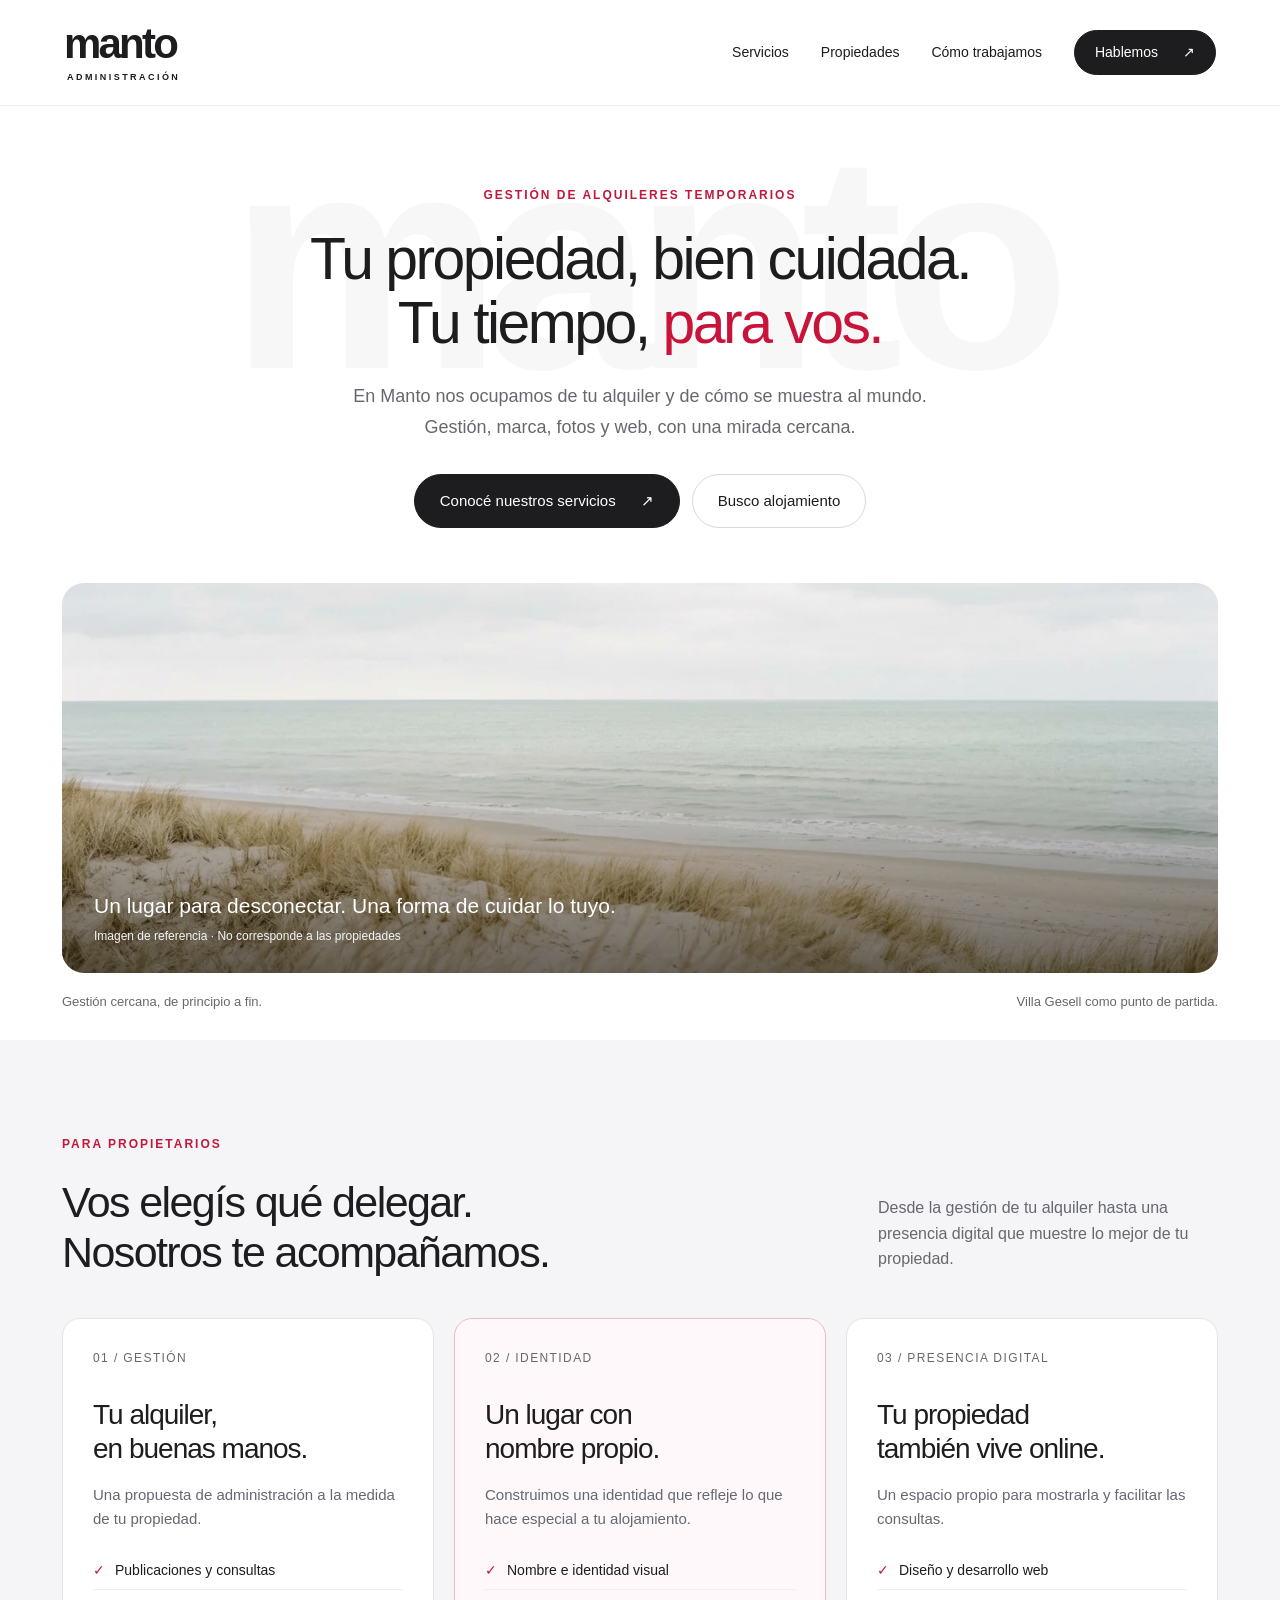
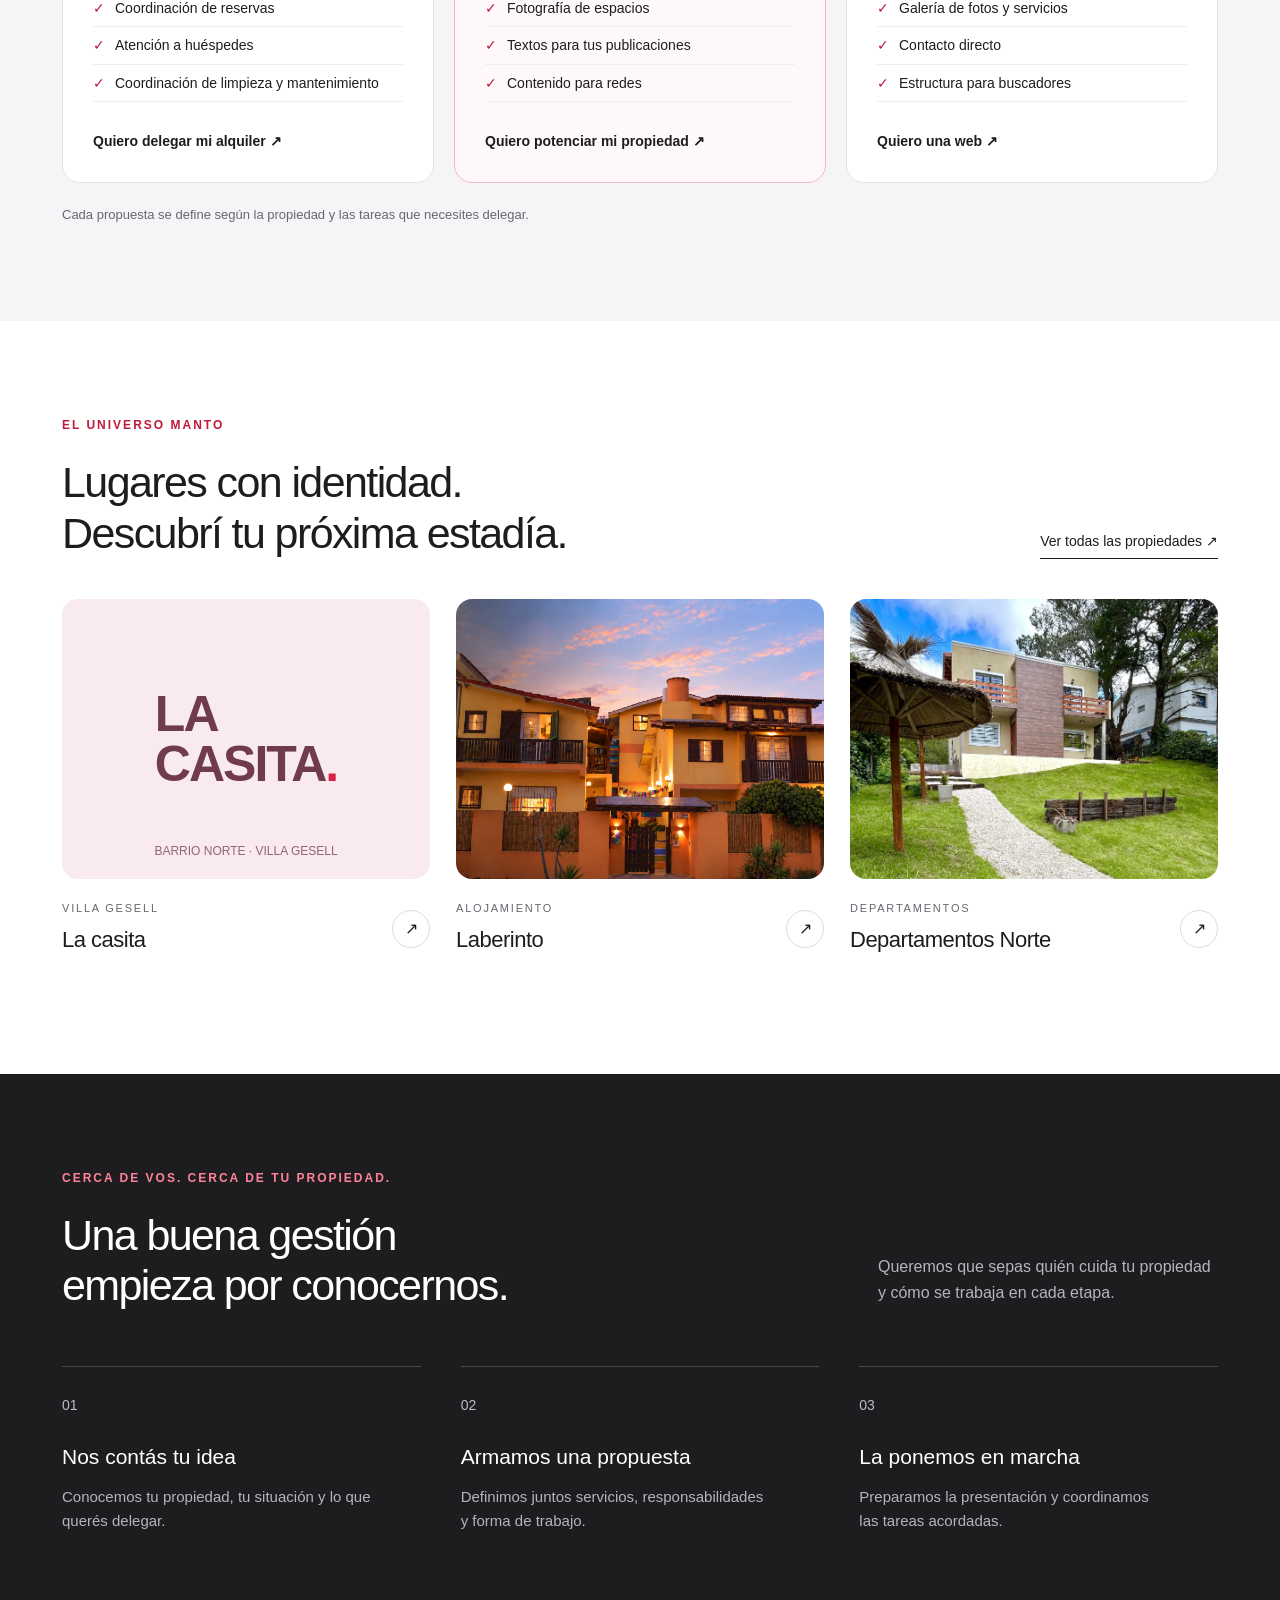
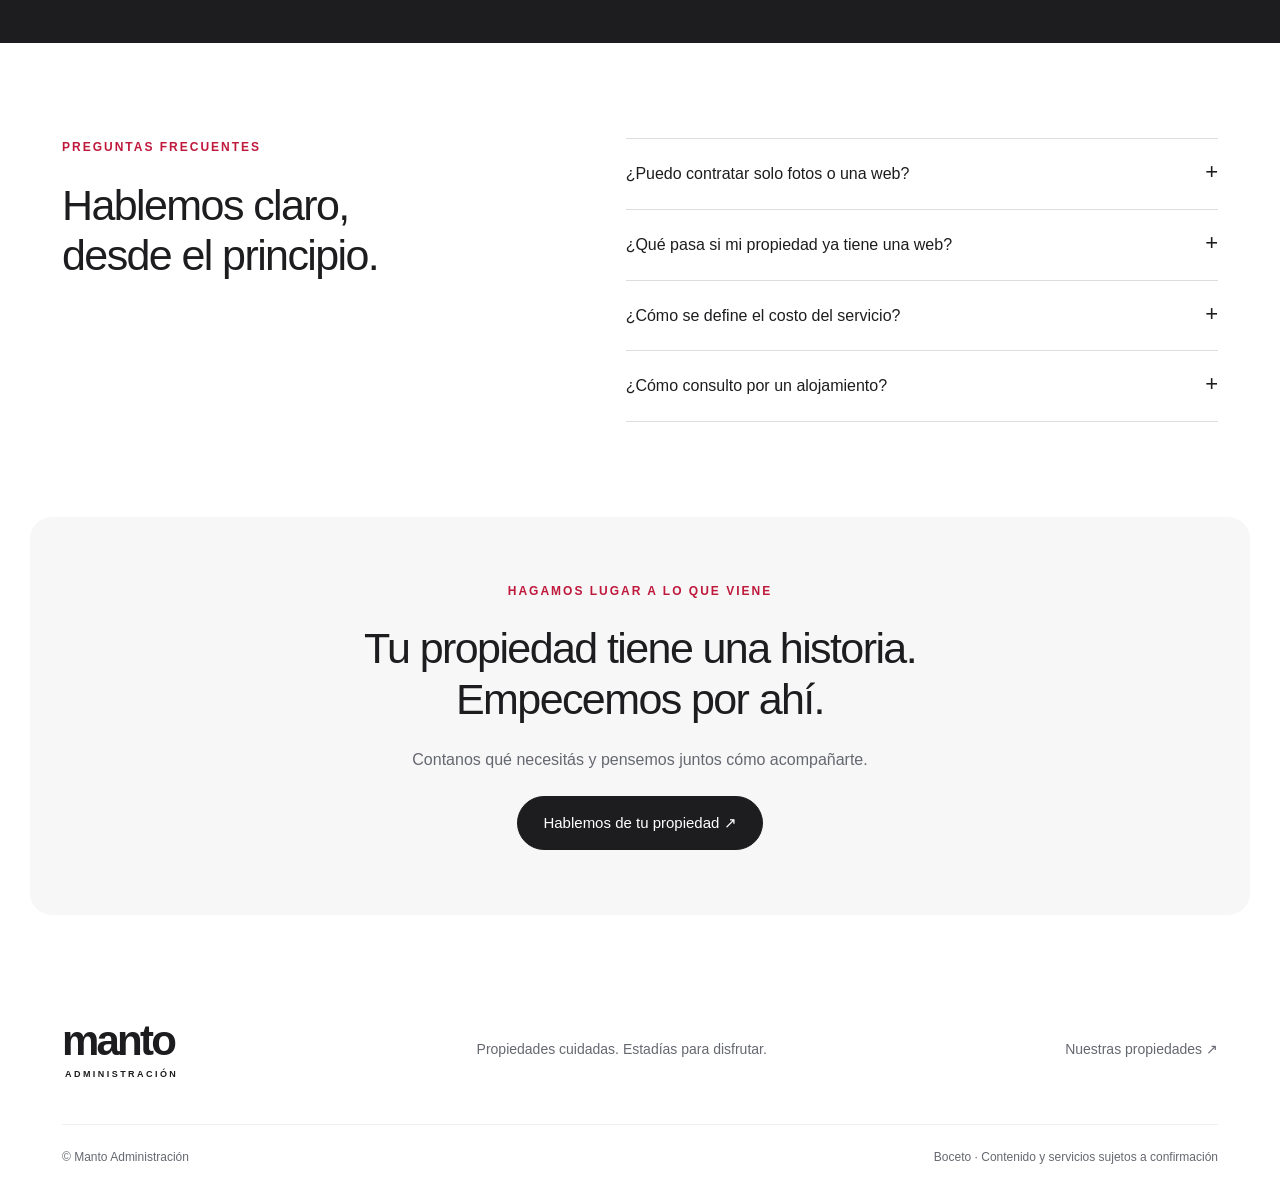
==== index.html @ 411c2c75 "Actualizar sitio: optimización de imágenes webp y galería de fotos" ====
<!doctype html><html lang="es-AR"><head><meta charset="utf-8"><meta name="viewport" content="width=device-width,initial-scale=1"><meta name="robots" content="noindex,nofollow"><meta name="description" content="Manto: administración de alquileres temporarios, identidad, fotografía y desarrollo web. Conocé nuestras propiedades y servicios."><title>Manto · Administración de alquileres</title><link rel="icon" href="data:image/svg+xml,%3Csvg xmlns='http://www.w3.org/2000/svg' viewBox='0 0 64 64'%3E%3Crect width='64' height='64' rx='16' fill='%23ff385c'/%3E%3Cpath d='M13 46V19l19 18 19-18v27' fill='none' stroke='white' stroke-width='7'/%3E%3C/svg%3E"><link rel="stylesheet" href="styles.css"><script src="app.js" defer></script></head><body><a class="skip" href="#contenido">Saltar al contenido</a><header><a class="brand" href="index.html" aria-label="Manto, inicio">manto<span>ADMINISTRACIÓN</span></a><button class="menu" aria-label="Abrir menú" aria-expanded="false" aria-controls="nav">☰</button><nav id="nav" aria-label="Navegación principal"><a href="index.html#servicios">Servicios</a><a href="propiedades.html">Propiedades</a><a href="index.html#nosotros">Cómo trabajamos</a><a class="button small" href="index.html#contacto">Hablemos <span aria-hidden="true">↗</span></a></nav></header><main id="contenido"><section class="hero wrap"><div class="ghost" aria-hidden="true">manto</div><div class="hero-copy"><p class="eyebrow">GESTIÓN DE ALQUILERES TEMPORARIOS</p><h1>Tu propiedad, bien cuidada.<br>Tu tiempo, <em>para vos.</em></h1><p class="lead">En Manto nos ocupamos de tu alquiler y de cómo se muestra al mundo. Gestión, marca, fotos y web, con una mirada cercana.</p><div class="actions"><a class="button" href="#servicios">Conocé nuestros servicios <span aria-hidden="true">↗</span></a><a class="button outline" href="propiedades.html">Busco alojamiento</a></div></div><figure class="hero-photo"><img src="assets/portada.webp" alt="Médanos con pasto y mar al fondo, imagen de referencia para el boceto" width="1500" height="720"><figcaption>Un lugar para desconectar. Una forma de cuidar lo tuyo.<small>Imagen de referencia · No corresponde a las propiedades</small></figcaption></figure><div class="caption-row"><span>Gestión cercana, de principio a fin.</span><span>Villa Gesell como punto de partida.</span></div></section><section class="section pale" id="servicios"><div class="wrap"><div class="section-heading"><div><p class="eyebrow">PARA PROPIETARIOS</p><h2>Vos elegís qué delegar.<br>Nosotros te acompañamos.</h2></div><p>Desde la gestión de tu alquiler hasta una presencia digital que muestre lo mejor de tu propiedad.</p></div><div class="services"><article class="service"><span class="index">01 / GESTIÓN</span><h3>Tu alquiler,<br>en buenas manos.</h3><p>Una propuesta de administración a la medida de tu propiedad.</p><ul><li>Publicaciones y consultas</li><li>Coordinación de reservas</li><li>Atención a huéspedes</li><li>Coordinación de limpieza y mantenimiento</li></ul><a href="#contacto">Quiero delegar mi alquiler ↗</a></article><article class="service featured"><span class="index">02 / IDENTIDAD</span><h3>Un lugar con<br>nombre propio.</h3><p>Construimos una identidad que refleje lo que hace especial a tu alojamiento.</p><ul><li>Nombre e identidad visual</li><li>Fotografía de espacios</li><li>Textos para tus publicaciones</li><li>Contenido para redes</li></ul><a href="#contacto">Quiero potenciar mi propiedad ↗</a></article><article class="service"><span class="index">03 / PRESENCIA DIGITAL</span><h3>Tu propiedad<br>también vive online.</h3><p>Un espacio propio para mostrarla y facilitar las consultas.</p><ul><li>Diseño y desarrollo web</li><li>Galería de fotos y servicios</li><li>Contacto directo</li><li>Estructura para buscadores</li></ul><a href="#contacto">Quiero una web ↗</a></article></div><p class="note">Cada propuesta se define según la propiedad y las tareas que necesites delegar.</p></div></section><section class="section wrap" id="propiedades"><div class="section-heading"><div><p class="eyebrow">EL UNIVERSO MANTO</p><h2>Lugares con identidad.<br>Descubrí tu próxima estadía.</h2></div><a class="text-link" href="propiedades.html">Ver todas las propiedades ↗</a></div><div class="property-grid"><a class="property" href="la-casita.html"><div class="property-art pink"><span>LA<br>CASITA<span class="art-dot">.</span></span><small>BARRIO NORTE · VILLA GESELL</small></div><div class="property-meta"><div><p>VILLA GESELL</p><h3>La casita</h3></div><span class="round" aria-hidden="true">↗</span></div></a><a class="property" href="propiedades.html#laberinto"><div class="property-art property-photo"><img src="assets/laberinto.webp" alt="Fachada de Laberinto al atardecer" loading="lazy" width="900" height="600"></div><div class="property-meta"><div><p>ALOJAMIENTO</p><h3>Laberinto</h3></div><span class="round" aria-hidden="true">↗</span></div></a><a class="property" href="propiedades.html#norte"><div class="property-art property-photo"><img src="assets/norte.webp" alt="Frente de Departamentos Norte" loading="lazy" width="900" height="600"></div><div class="property-meta"><div><p>DEPARTAMENTOS</p><h3>Departamentos Norte</h3></div><span class="round" aria-hidden="true">↗</span></div></a></div></section><section class="process section" id="nosotros"><div class="wrap"><p class="eyebrow">CERCA DE VOS. CERCA DE TU PROPIEDAD.</p><div class="section-heading"><h2>Una buena gestión<br>empieza por conocernos.</h2><p>Queremos que sepas quién cuida tu propiedad y cómo se trabaja en cada etapa.</p></div><div class="steps"><article><span>01</span><h3>Nos contás tu idea</h3><p>Conocemos tu propiedad, tu situación y lo que querés delegar.</p></article><article><span>02</span><h3>Armamos una propuesta</h3><p>Definimos juntos servicios, responsabilidades y forma de trabajo.</p></article><article><span>03</span><h3>La ponemos en marcha</h3><p>Preparamos la presentación y coordinamos las tareas acordadas.</p></article></div></div></section><section class="section wrap faq"><div><p class="eyebrow">PREGUNTAS FRECUENTES</p><h2>Hablemos claro,<br>desde el principio.</h2></div><div><details><summary>¿Puedo contratar solo fotos o una web?</summary><p>Sí. La propuesta permite contratar gestión, identidad, fotografía o web según lo que necesite tu propiedad.</p></details><details><summary>¿Qué pasa si mi propiedad ya tiene una web?</summary><p>Podemos presentarla en el catálogo de Manto y enlazar su sitio actual, como hacemos con Laberinto y Departamentos Norte.</p></details><details><summary>¿Cómo se define el costo del servicio?</summary><p>A partir de las tareas acordadas y las características de la propiedad. El alcance y el presupuesto se definen antes de comenzar.</p></details><details><summary>¿Cómo consulto por un alojamiento?</summary><p>Entrá a Propiedades y elegí tu alojamiento. Podés consultar por La casita desde su Instagram y por Laberinto o Departamentos Norte a través de sus sitios web.</p></details></div></section><section class="contact wrap" id="contacto"><p class="eyebrow">HAGAMOS LUGAR A LO QUE VIENE</p><h2>Tu propiedad tiene una historia.<br>Empecemos por ahí.</h2><p>Contanos qué necesitás y pensemos juntos cómo acompañarte.</p><button class="button" data-contact>Hablemos de tu propiedad ↗</button><p class="contact-note" role="status" hidden>El contacto de Manto se incorporará en la próxima versión del sitio.</p></section></main><footer class="wrap"><a class="brand" href="index.html">manto<span>ADMINISTRACIÓN</span></a><p>Propiedades cuidadas. Estadías para disfrutar.</p><a href="propiedades.html">Nuestras propiedades ↗</a><div class="footerline"><span>© Manto Administración</span><span>Boceto · Contenido y servicios sujetos a confirmación</span></div></footer></body></html>
---- styles.css ----
*{box-sizing:border-box}html{scroll-behavior:smooth;scroll-padding-top:100px}body{margin:0;background:#fff;color:#1d1d1f;font-family:-apple-system,BlinkMacSystemFont,"Helvetica Neue",Arial,sans-serif;font-size:16px;line-height:1.6}a{color:inherit;text-decoration:none}button{font:inherit;cursor:pointer}button,a,summary{-webkit-tap-highlight-color:transparent}a:focus-visible,button:focus-visible,summary:focus-visible{outline:3px solid #c8143a;outline-offset:5px}.wrap{max-width:1220px;margin:auto;padding-left:32px;padding-right:32px}header{height:106px;max-width:1284px;padding:0 64px;margin:auto;display:flex;align-items:center;justify-content:space-between;border-bottom:1px solid #eee}.brand{font-size:42px;font-weight:750;letter-spacing:-2.8px;line-height:1;display:inline-block}.brand span{display:block;font-size:9px;letter-spacing:2.45px;margin:8px 0 0 3px;font-weight:600}nav{display:flex;align-items:center;gap:32px;font-size:14px}nav>a:not(.button):hover{color:#c8143a}.button{display:inline-flex;align-items:center;justify-content:center;gap:25px;background:#1d1d1f;color:white;border:1px solid #1d1d1f;padding:14px 25px;border-radius:50px;font-size:15px;font-weight:500;transition:background .2s,transform .2s}.button:hover{background:#37373b;transform:translateY(-2px)}.button.small{padding:10px 20px;font-size:14px}.button.outline{background:#fff;border-color:#d9d9dc;color:#1d1d1f}.button.outline:hover{background:#f5f5f7}.menu{display:none}.hero{padding-top:80px;position:relative}.ghost{position:absolute;top:2px;left:0;right:0;text-align:center;font-size:clamp(180px,24vw,350px);line-height:1;font-weight:800;color:#f7f7f8;letter-spacing:-20px;z-index:-1;overflow:hidden}.hero-copy{max-width:860px;text-align:center;margin:auto}.eyebrow{font-size:12px;letter-spacing:2px;font-weight:650;color:#bf193c;margin:0 0 22px}h1,h2,h3,p{margin-top:0}h1{font-size:clamp(40px,4.6vw,65px);line-height:1.09;letter-spacing:-2.5px;font-weight:500;margin-bottom:25px}em{font-style:normal;color:#c8143a}.lead{font-size:18px;line-height:1.75;color:#65686f;max-width:620px;margin:0 auto 30px}.actions{display:flex;justify-content:center;gap:12px;flex-wrap:wrap}.hero-photo{margin:55px 0 0;height:390px;border-radius:22px;overflow:hidden;position:relative;background:#ddd}.hero-photo img{display:block;width:100%;height:100%;object-fit:cover}.hero-photo:after{content:"";position:absolute;inset:40% 0 0;background:linear-gradient(transparent,#0008)}figcaption{position:absolute;bottom:28px;left:32px;color:white;z-index:1;font-size:21px;max-width:80%;line-height:1.4}figcaption small{display:block;font-size:12px;margin-top:7px;color:#f4f4f4}.caption-row{display:flex;justify-content:space-between;gap:12px;font-size:13px;color:#65686f;padding:19px 0 28px}.section{padding-top:95px;padding-bottom:95px}.pale{background:#f5f5f7}.section-heading{display:flex;justify-content:space-between;align-items:end;gap:45px;margin-bottom:40px}.section-heading>p{max-width:340px;color:#65686f;margin-bottom:6px}h2{font-size:clamp(30px,3.4vw,43px);font-weight:500;letter-spacing:-1.6px;line-height:1.18;margin-bottom:0}.services{display:grid;grid-template-columns:repeat(3,1fr);gap:20px}.service{padding:30px;background:#fff;border:1px solid #e4e4e7;border-radius:18px;display:flex;flex-direction:column}.index{font-size:12px;letter-spacing:1.4px;color:#65686f}.service h3{font-size:28px;line-height:1.2;letter-spacing:-1px;font-weight:500;margin:30px 0 18px}.service p{color:#65686f;font-size:15px}.service ul{padding:0;list-style:none;font-size:14px;line-height:1.6;margin:6px 0 28px}.service li{padding:7px 0;border-bottom:1px solid #eee}.service li:before{content:"✓";margin-right:10px;color:#bf193c}.service a{margin-top:auto;font-size:14px;font-weight:600}.featured{border-color:#eeb9c4;background:#fff8fa}.note{font-size:13px;color:#65686f;margin:22px 0 0}.text-link{font-size:14px;border-bottom:1px solid;padding-bottom:5px;white-space:nowrap}.property-grid{display:grid;grid-template-columns:repeat(3,1fr);gap:26px}.property-art{height:280px;border-radius:16px;display:flex;align-items:center;justify-content:center;position:relative;overflow:hidden}.property-art>span{font-size:50px;line-height:1;font-weight:650;letter-spacing:-2px}.property-art small{position:absolute;bottom:18px;font-size:12px;font-weight:400;letter-spacing:0;opacity:.75}.pink{background:#f8eaed;color:#703b4c}.gray{background:#ededed;color:#4c4c50}.dark{background:#272d35;color:#f7f7f7}.art-dot{color:#d92148}.property-art .serif{font-family:Georgia,serif;font-style:italic;font-weight:400;font-size:42px}.north-arrow{display:block;font-size:45px;text-align:right;margin-top:10px}.property-meta{display:flex;align-items:center;justify-content:space-between;padding:21px 0}.property-meta p{font-size:11px;letter-spacing:1.8px;color:#65686f;margin:0 0 5px}.property-meta h3{font-size:22px;font-weight:500;margin:0;letter-spacing:-.5px}.round{border:1px solid #ddd;border-radius:50%;width:38px;height:38px;text-align:center;line-height:36px}.property:hover .round{background:#1d1d1f;color:#fff}.process{background:#1d1d1f;color:#fff}.process .eyebrow{color:#ff8299}.process .section-heading>p{color:#b5b5bb}.steps{display:grid;grid-template-columns:repeat(3,1fr);gap:40px;margin-top:55px}.steps article{border-top:1px solid #ffffff30;padding-top:25px}.steps span{color:#bcbcc3;font-size:14px}.steps h3{font-size:21px;font-weight:500;margin:22px 0 12px}.steps p{color:#b5b5bb;font-size:15px;max-width:310px}.faq{display:grid;grid-template-columns:1fr 1.2fr;gap:70px}details{border-bottom:1px solid #ddd;padding:22px 0}details:first-child{border-top:1px solid #ddd}summary{cursor:pointer;font-size:16px;font-weight:500;list-style:none;display:flex;justify-content:space-between;gap:20px}summary:after{content:"+";font-size:22px;line-height:1}details[open] summary:after{content:"−"}details p{color:#65686f;font-size:15px;margin:17px 25px 0 0}.contact{background:#f7f7f8;text-align:center;border-radius:22px;padding-top:65px;padding-bottom:65px;margin-bottom:80px}.contact>p:not(.eyebrow){color:#65686f;margin:23px 0}.contact-note{font-size:14px}footer{display:flex;align-items:center;justify-content:space-between;gap:30px;flex-wrap:wrap;padding-top:25px;padding-bottom:30px}footer>p,footer>a:not(.brand){font-size:14px;color:#65686f;margin:0}.footerline{width:100%;border-top:1px solid #eee;margin-top:15px;padding-top:23px;display:flex;justify-content:space-between;gap:20px;font-size:12px;color:#65686f}.skip{position:fixed;top:-80px;background:#fff;padding:12px;z-index:10}.skip:focus{top:0}.subhero{padding:65px 0 45px}.subhero h1{max-width:850px}.breadcrumb{font-size:14px;color:#65686f;margin-bottom:35px}.catalog{padding-bottom:60px}.listing{display:grid;grid-template-columns:1fr 1.1fr;gap:65px;align-items:center;padding:45px 0;border-top:1px solid #e3e3e6}.listing .property-art{height:320px}.listing h2{margin-bottom:18px}.listing p{color:#65686f;max-width:470px}.listing .eyebrow{color:#bf193c}.status{font-size:14px;padding:14px 18px;border-radius:8px;background:#f5f5f7}.detail-grid{display:grid;grid-template-columns:1.5fr 1fr;gap:55px;padding:45px 0 75px}.detail-grid h2{font-size:30px;margin-bottom:20px}.detail-grid p{color:#65686f}.detail-grid aside{background:#f5f5f7;border-radius:16px;padding:30px}.facts{display:grid;grid-template-columns:1fr 1fr;gap:18px;margin-top:30px}.facts p{font-size:14px;border-top:1px solid #ddd;padding-top:12px}.facts strong{display:block;color:#1d1d1f}.detail-art{height:380px}.detail-art>span{font-size:90px}.back{font-size:14px;text-decoration:underline}@media(min-width:1500px){.hero{padding-top:100px}}@media(max-width:800px){header{padding:0 24px;height:90px}.wrap{padding-left:24px;padding-right:24px}nav{gap:18px;font-size:13px}.brand{font-size:35px}nav>a:nth-child(3){display:none}.hero{padding-top:65px}.ghost{top:35px;letter-spacing:-12px}h1{letter-spacing:-1.8px}.hero-photo{height:310px}.section{padding-top:65px;padding-bottom:65px}.section-heading{align-items:start;flex-direction:column;gap:22px}.section-heading>p{max-width:550px}.services{gap:12px}.service{padding:21px}.service h3{font-size:23px}.property-grid{gap:15px}.property-art{height:225px}.property-art>span{font-size:37px}.property-art .serif{font-size:30px}.property-meta h3{font-size:18px}.faq{gap:35px}.contact{margin-left:24px;margin-right:24px}.listing{gap:35px}}@media(max-width:600px){.menu{display:block;border:0;background:none;font-size:24px;padding:8px}header{position:relative}nav{display:none;position:absolute;top:89px;left:0;right:0;padding:25px;background:white;z-index:5;border-bottom:1px solid #ddd;box-shadow:0 15px 20px #0001}nav.open{display:flex;flex-direction:column;align-items:stretch}nav>a:nth-child(3){display:block}.hero{padding-top:50px}.eyebrow{font-size:11px;letter-spacing:1.6px}h1{font-size:39px}.lead{font-size:16px}.actions{flex-direction:column;align-items:stretch;padding:0 12px}.hero-photo{margin-top:35px;height:290px;border-radius:15px}figcaption{font-size:18px;left:20px;bottom:20px;max-width:85%}figcaption small{font-size:12px}.caption-row{flex-direction:column;gap:4px}.services,.property-grid,.steps,.faq,.listing,.detail-grid{grid-template-columns:1fr}.service{padding:28px}.service h3{font-size:29px}.property-art{height:290px}.property-art>span{font-size:58px}.property-art .serif{font-size:48px}.property-meta h3{font-size:23px}.property-grid{gap:25px}.steps{gap:20px;margin-top:35px}.steps p{max-width:100%}.faq{gap:35px}.contact{padding-top:45px;padding-bottom:45px;margin-bottom:45px}.contact h2{font-size:30px}footer{align-items:start;flex-direction:column;gap:24px}.footerline{flex-direction:column;gap:5px;margin-top:0}.subhero{padding-top:40px}.listing{gap:25px}.listing .property-art{height:270px}.detail-grid{gap:20px}.detail-art{height:280px}.facts{gap:12px}}@media(prefers-reduced-motion:reduce){html{scroll-behavior:auto}*{transition:none!important}}
/* La casita · temporada 2027 */
.property-photo img{width:100%;height:100%;object-fit:cover;display:block}.casita-heading{display:grid;grid-template-columns:1.5fr 1fr;align-items:center;gap:55px}.casita-heading h1{font-size:clamp(35px,4vw,54px)}.casita-heading .lead{margin-left:0;font-size:17px}.casita-mark{height:270px}.casita-mark>span{font-size:clamp(32px,3.4vw,50px);white-space:nowrap}.casita-mark small{letter-spacing:1.2px}.tags{display:flex;gap:9px;flex-wrap:wrap;margin:23px 0}.tags span{font-size:13px;padding:6px 13px;border:1px solid #dedee2;border-radius:50px}.gallery-heading{display:flex;align-items:center;justify-content:space-between;gap:20px;margin:25px 0}.gallery-heading h2{font-size:28px}.gallery-heading>span{font-size:13px;color:#65686f}.photo-gallery{display:grid;grid-template-columns:repeat(4,1fr);gap:12px}.gallery-item{display:block;position:relative;overflow:hidden;border-radius:12px;aspect-ratio:3/2;background:#eee}.gallery-item:first-child{grid-column:span 2;grid-row:span 2;aspect-ratio:auto}.gallery-item img{width:100%;height:100%;object-fit:cover;display:block;transition:transform .3s}.gallery-item:hover img{transform:scale(1.035)}.gallery-item span{position:absolute;inset:auto 0 0;color:#fff;background:linear-gradient(transparent,#000b);padding:25px 15px 12px;font-size:12px;line-height:1.4}.gallery-all-btn{background:none;border:0;padding:0;color:#c8143a;font-size:13px;font-weight:600;cursor:pointer;text-decoration:underline;text-underline-offset:3px;transition:opacity .2s}.gallery-all-btn:hover{opacity:.7}.gallery-view-all{text-align:center;margin-top:22px}.casita-details{align-items:start;padding-top:60px}.detail-section{padding-bottom:35px;margin-bottom:35px;border-bottom:1px solid #e3e3e6}.detail-section:last-child{margin-bottom:0}.amenities{display:grid;grid-template-columns:1fr 1fr;gap:17px;list-style:none;padding:0}.amenities li{font-size:15px}.amenities li:before{content:'✓';color:#bf193c;margin-right:10px}.stay-times{display:flex;gap:65px;margin:25px 0}.stay-times span{display:block;font-size:12px;color:#65686f;letter-spacing:1.5px}.stay-times strong{font-size:24px;font-weight:500}.conditions{padding-left:20px;color:#65686f;line-height:1.8}.conditions li{padding-bottom:6px}.linen{background:#fff5f7;border-radius:12px;padding:22px;margin-top:25px}.linen p{margin:8px 0 0;font-size:15px}.reservation{position:sticky;top:30px}.reservation .button{width:100%;gap:12px}.payment{padding:20px 0;margin:15px 0;border-top:1px solid #ddd;border-bottom:1px solid #ddd}.payment strong{font-size:24px;font-weight:500}.payment p{font-size:15px;margin:8px 0 0}.reservation .note{text-align:center}.reservation hr{border:0;border-top:1px solid #ddd;margin:28px 0}.host-label{font-size:14px!important}.host-label span{font-size:12px}.detail-bottom{height:55px}.listing .note{margin:0 0 20px}#photo-dialog{border:0;background:#171719;color:white;max-width:1200px;width:94vw;max-height:94dvh;padding:20px;border-radius:15px}#photo-dialog::backdrop{background:#000d}.lightbox-toolbar,.lightbox-controls{display:flex;align-items:center;justify-content:space-between;gap:18px}.lightbox-toolbar{margin-bottom:15px}.lightbox-toolbar button,.lightbox-controls button{background:#303034;border:1px solid #666;color:white;border-radius:50px;padding:9px 16px;font-size:14px;white-space:nowrap}#photo-large{display:block;max-height:70dvh;width:100%;object-fit:contain}.lightbox-controls{margin-top:15px}.lightbox-controls p{margin:0;text-align:center;font-size:14px;color:#ddd}body.gallery-open{overflow:hidden}@media(max-width:800px){.casita-heading{gap:25px;grid-template-columns:1.3fr 1fr}.casita-mark{height:240px}.casita-mark>span{font-size:32px}.photo-gallery{grid-template-columns:repeat(3,1fr)}.casita-details{grid-template-columns:1.4fr 1fr;gap:25px}.reservation{padding:24px!important}.reservation h2{font-size:26px}.reservation .button{font-size:13px;padding:12px}.amenities{grid-template-columns:1fr}}@media(max-width:600px){.casita-heading,.casita-details{grid-template-columns:1fr}.casita-heading h1{font-size:38px}.casita-mark{height:190px}.casita-mark>span{font-size:46px}.gallery-heading{align-items:start;flex-direction:column;gap:10px}.photo-gallery{grid-template-columns:1fr 1fr;gap:8px}.gallery-item:first-child{grid-column:span 2;grid-row:auto;aspect-ratio:3/2}.gallery-item span{font-size:12px;padding:20px 10px 8px}.reservation{position:static}.amenities{grid-template-columns:1fr 1fr}.lightbox-controls{flex-wrap:wrap;gap:10px}.lightbox-controls p{order:3;width:100%}#photo-dialog{padding:12px}.casita-details{padding-top:40px}.casita-mark small{font-size:11px}.tags{margin:20px 0}}
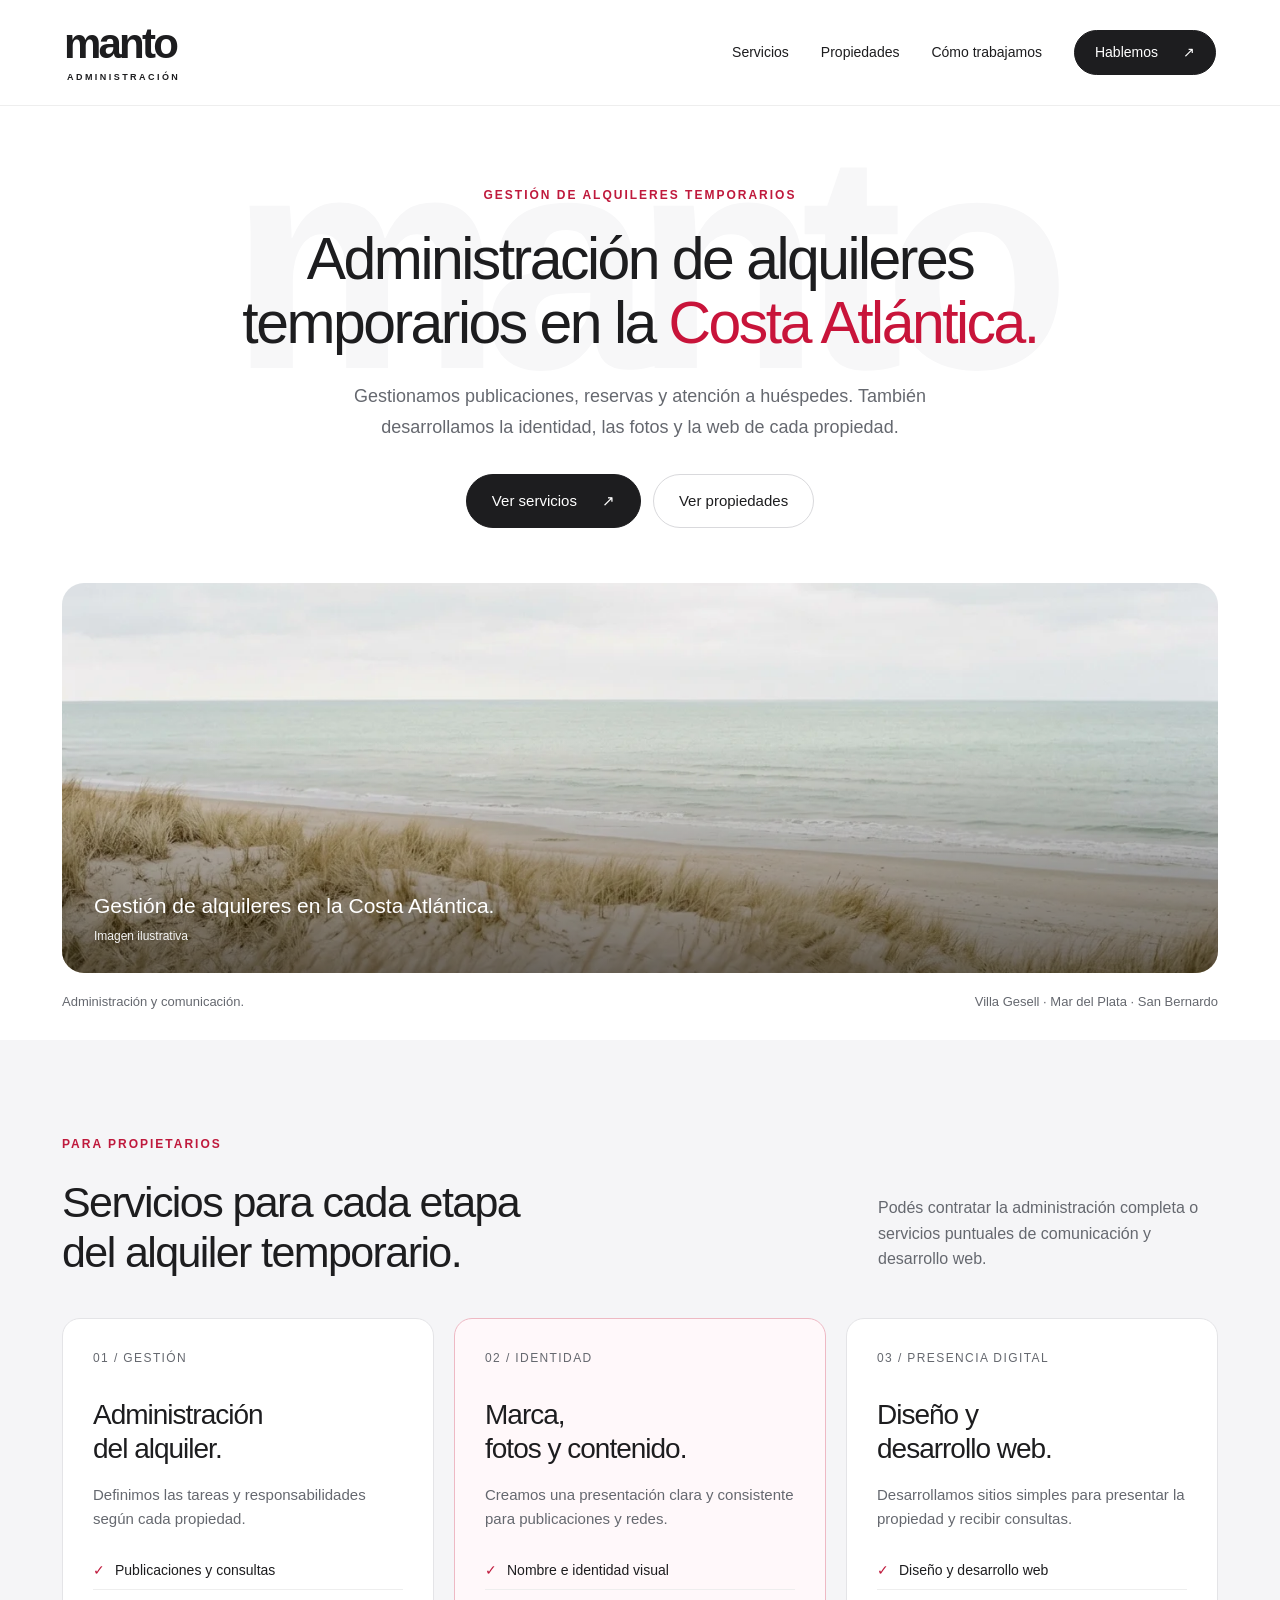
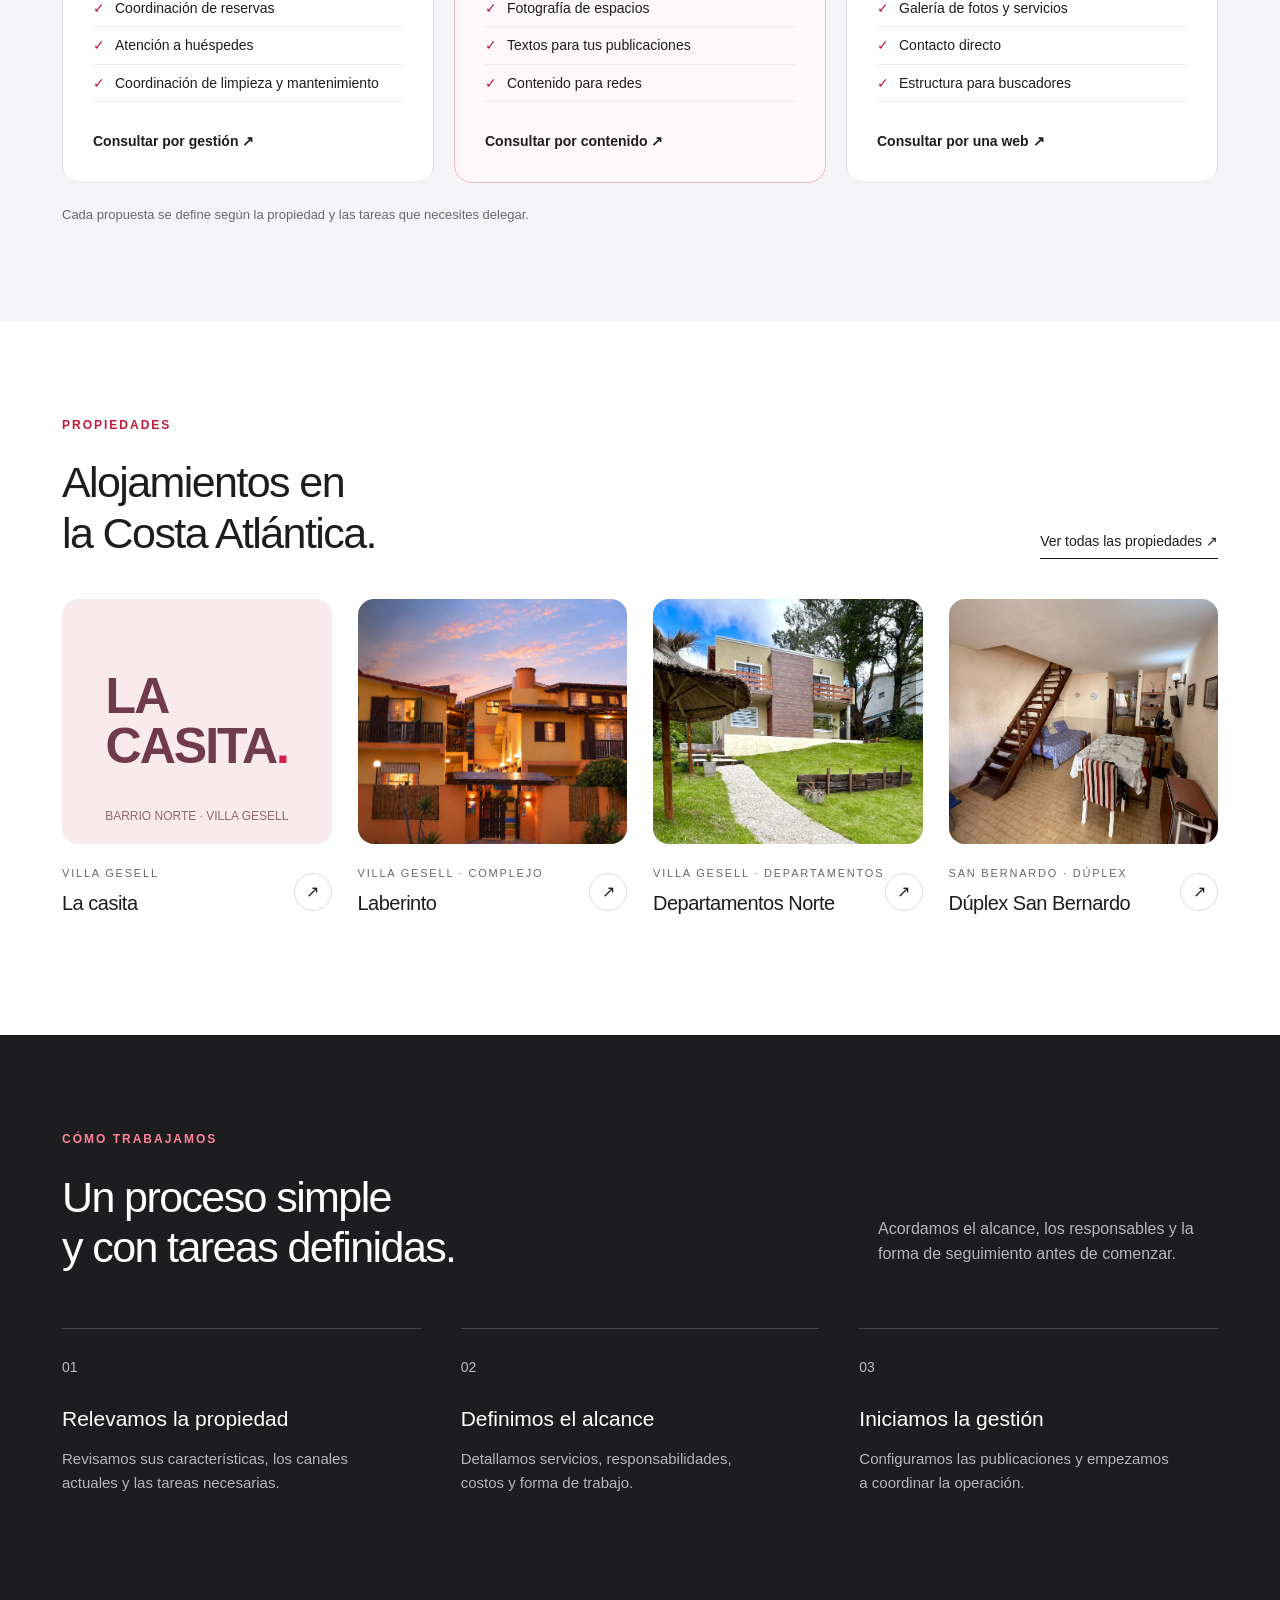
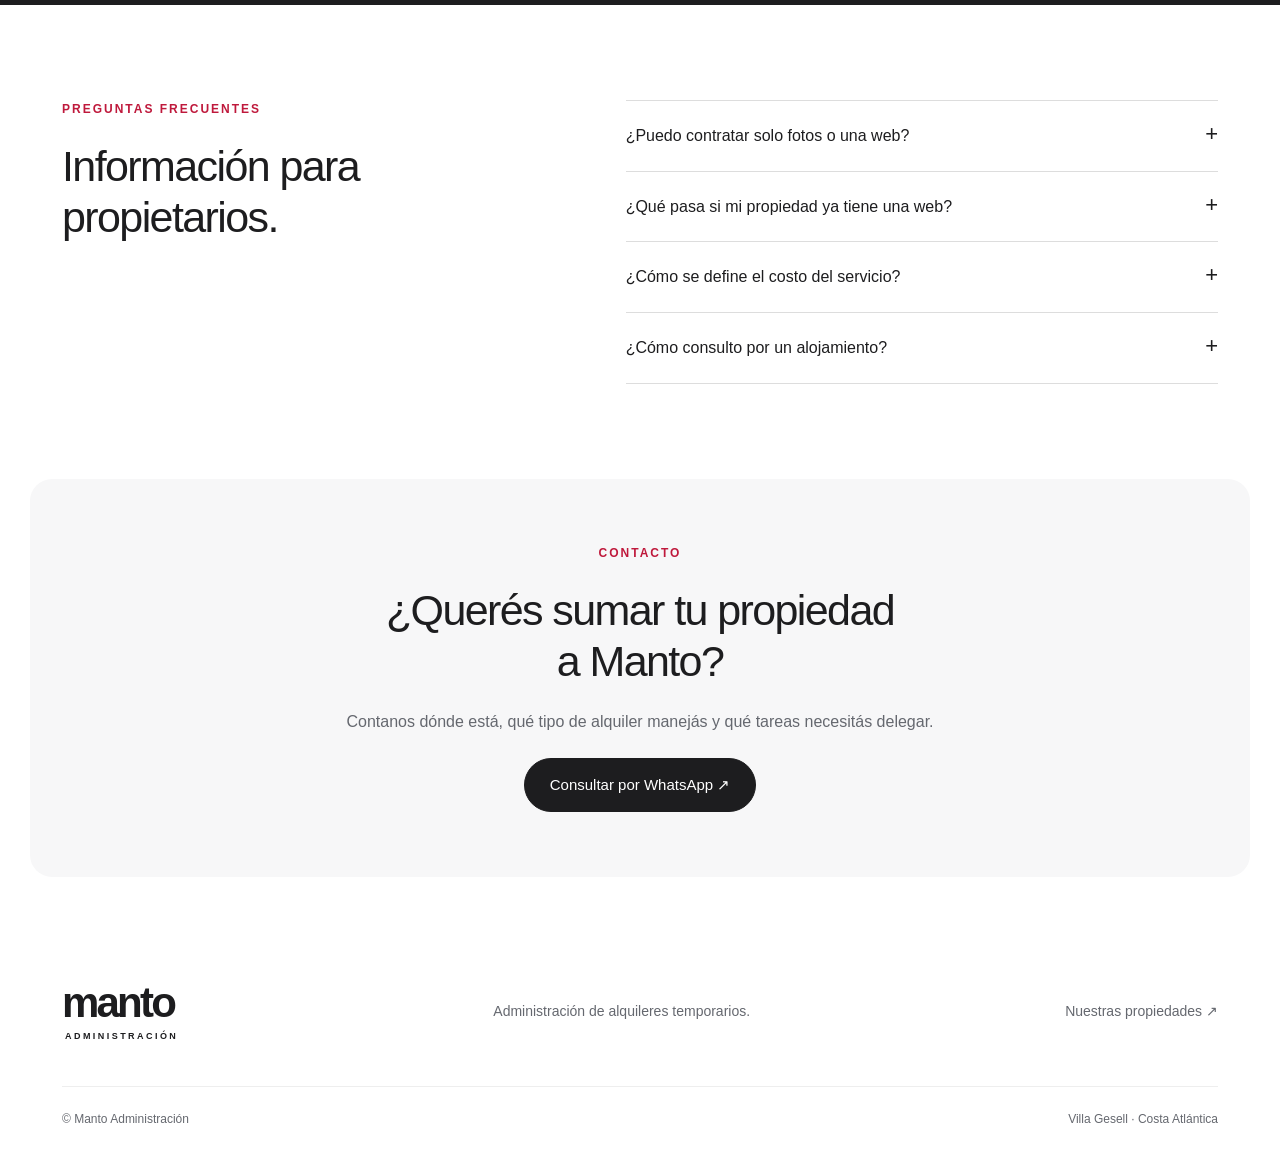
==== commit bb2eced1: "Agregar Dúplex San Bernardo y contacto por WhatsApp" ====
--- a/index.html
+++ b/index.html
@@ -1 +1 @@
-<!doctype html><html lang="es-AR"><head><meta charset="utf-8"><meta name="viewport" content="width=device-width,initial-scale=1"><meta name="robots" content="noindex,nofollow"><meta name="description" content="Manto: administración de alquileres temporarios, identidad, fotografía y desarrollo web. Conocé nuestras propiedades y servicios."><title>Manto · Administración de alquileres</title><link rel="icon" href="data:image/svg+xml,%3Csvg xmlns='http://www.w3.org/2000/svg' viewBox='0 0 64 64'%3E%3Crect width='64' height='64' rx='16' fill='%23ff385c'/%3E%3Cpath d='M13 46V19l19 18 19-18v27' fill='none' stroke='white' stroke-width='7'/%3E%3C/svg%3E"><link rel="stylesheet" href="styles.css"><script src="app.js" defer></script></head><body><a class="skip" href="#contenido">Saltar al contenido</a><header><a class="brand" href="index.html" aria-label="Manto, inicio">manto<span>ADMINISTRACIÓN</span></a><button class="menu" aria-label="Abrir menú" aria-expanded="false" aria-controls="nav">☰</button><nav id="nav" aria-label="Navegación principal"><a href="index.html#servicios">Servicios</a><a href="propiedades.html">Propiedades</a><a href="index.html#nosotros">Cómo trabajamos</a><a class="button small" href="index.html#contacto">Hablemos <span aria-hidden="true">↗</span></a></nav></header><main id="contenido"><section class="hero wrap"><div class="ghost" aria-hidden="true">manto</div><div class="hero-copy"><p class="eyebrow">GESTIÓN DE ALQUILERES TEMPORARIOS</p><h1>Tu propiedad, bien cuidada.<br>Tu tiempo, <em>para vos.</em></h1><p class="lead">En Manto nos ocupamos de tu alquiler y de cómo se muestra al mundo. Gestión, marca, fotos y web, con una mirada cercana.</p><div class="actions"><a class="button" href="#servicios">Conocé nuestros servicios <span aria-hidden="true">↗</span></a><a class="button outline" href="propiedades.html">Busco alojamiento</a></div></div><figure class="hero-photo"><img src="assets/portada.webp" alt="Médanos con pasto y mar al fondo, imagen de referencia para el boceto" width="1500" height="720"><figcaption>Un lugar para desconectar. Una forma de cuidar lo tuyo.<small>Imagen de referencia · No corresponde a las propiedades</small></figcaption></figure><div class="caption-row"><span>Gestión cercana, de principio a fin.</span><span>Villa Gesell como punto de partida.</span></div></section><section class="section pale" id="servicios"><div class="wrap"><div class="section-heading"><div><p class="eyebrow">PARA PROPIETARIOS</p><h2>Vos elegís qué delegar.<br>Nosotros te acompañamos.</h2></div><p>Desde la gestión de tu alquiler hasta una presencia digital que muestre lo mejor de tu propiedad.</p></div><div class="services"><article class="service"><span class="index">01 / GESTIÓN</span><h3>Tu alquiler,<br>en buenas manos.</h3><p>Una propuesta de administración a la medida de tu propiedad.</p><ul><li>Publicaciones y consultas</li><li>Coordinación de reservas</li><li>Atención a huéspedes</li><li>Coordinación de limpieza y mantenimiento</li></ul><a href="#contacto">Quiero delegar mi alquiler ↗</a></article><article class="service featured"><span class="index">02 / IDENTIDAD</span><h3>Un lugar con<br>nombre propio.</h3><p>Construimos una identidad que refleje lo que hace especial a tu alojamiento.</p><ul><li>Nombre e identidad visual</li><li>Fotografía de espacios</li><li>Textos para tus publicaciones</li><li>Contenido para redes</li></ul><a href="#contacto">Quiero potenciar mi propiedad ↗</a></article><article class="service"><span class="index">03 / PRESENCIA DIGITAL</span><h3>Tu propiedad<br>también vive online.</h3><p>Un espacio propio para mostrarla y facilitar las consultas.</p><ul><li>Diseño y desarrollo web</li><li>Galería de fotos y servicios</li><li>Contacto directo</li><li>Estructura para buscadores</li></ul><a href="#contacto">Quiero una web ↗</a></article></div><p class="note">Cada propuesta se define según la propiedad y las tareas que necesites delegar.</p></div></section><section class="section wrap" id="propiedades"><div class="section-heading"><div><p class="eyebrow">EL UNIVERSO MANTO</p><h2>Lugares con identidad.<br>Descubrí tu próxima estadía.</h2></div><a class="text-link" href="propiedades.html">Ver todas las propiedades ↗</a></div><div class="property-grid"><a class="property" href="la-casita.html"><div class="property-art pink"><span>LA<br>CASITA<span class="art-dot">.</span></span><small>BARRIO NORTE · VILLA GESELL</small></div><div class="property-meta"><div><p>VILLA GESELL</p><h3>La casita</h3></div><span class="round" aria-hidden="true">↗</span></div></a><a class="property" href="propiedades.html#laberinto"><div class="property-art property-photo"><img src="assets/laberinto.webp" alt="Fachada de Laberinto al atardecer" loading="lazy" width="900" height="600"></div><div class="property-meta"><div><p>ALOJAMIENTO</p><h3>Laberinto</h3></div><span class="round" aria-hidden="true">↗</span></div></a><a class="property" href="propiedades.html#norte"><div class="property-art property-photo"><img src="assets/norte.webp" alt="Frente de Departamentos Norte" loading="lazy" width="900" height="600"></div><div class="property-meta"><div><p>DEPARTAMENTOS</p><h3>Departamentos Norte</h3></div><span class="round" aria-hidden="true">↗</span></div></a></div></section><section class="process section" id="nosotros"><div class="wrap"><p class="eyebrow">CERCA DE VOS. CERCA DE TU PROPIEDAD.</p><div class="section-heading"><h2>Una buena gestión<br>empieza por conocernos.</h2><p>Queremos que sepas quién cuida tu propiedad y cómo se trabaja en cada etapa.</p></div><div class="steps"><article><span>01</span><h3>Nos contás tu idea</h3><p>Conocemos tu propiedad, tu situación y lo que querés delegar.</p></article><article><span>02</span><h3>Armamos una propuesta</h3><p>Definimos juntos servicios, responsabilidades y forma de trabajo.</p></article><article><span>03</span><h3>La ponemos en marcha</h3><p>Preparamos la presentación y coordinamos las tareas acordadas.</p></article></div></div></section><section class="section wrap faq"><div><p class="eyebrow">PREGUNTAS FRECUENTES</p><h2>Hablemos claro,<br>desde el principio.</h2></div><div><details><summary>¿Puedo contratar solo fotos o una web?</summary><p>Sí. La propuesta permite contratar gestión, identidad, fotografía o web según lo que necesite tu propiedad.</p></details><details><summary>¿Qué pasa si mi propiedad ya tiene una web?</summary><p>Podemos presentarla en el catálogo de Manto y enlazar su sitio actual, como hacemos con Laberinto y Departamentos Norte.</p></details><details><summary>¿Cómo se define el costo del servicio?</summary><p>A partir de las tareas acordadas y las características de la propiedad. El alcance y el presupuesto se definen antes de comenzar.</p></details><details><summary>¿Cómo consulto por un alojamiento?</summary><p>Entrá a Propiedades y elegí tu alojamiento. Podés consultar por La casita desde su Instagram y por Laberinto o Departamentos Norte a través de sus sitios web.</p></details></div></section><section class="contact wrap" id="contacto"><p class="eyebrow">HAGAMOS LUGAR A LO QUE VIENE</p><h2>Tu propiedad tiene una historia.<br>Empecemos por ahí.</h2><p>Contanos qué necesitás y pensemos juntos cómo acompañarte.</p><button class="button" data-contact>Hablemos de tu propiedad ↗</button><p class="contact-note" role="status" hidden>El contacto de Manto se incorporará en la próxima versión del sitio.</p></section></main><footer class="wrap"><a class="brand" href="index.html">manto<span>ADMINISTRACIÓN</span></a><p>Propiedades cuidadas. Estadías para disfrutar.</p><a href="propiedades.html">Nuestras propiedades ↗</a><div class="footerline"><span>© Manto Administración</span><span>Boceto · Contenido y servicios sujetos a confirmación</span></div></footer></body></html>+<!doctype html><html lang="es-AR"><head><meta charset="utf-8"><meta name="viewport" content="width=device-width,initial-scale=1"><meta name="robots" content="index,follow"><meta name="description" content="Manto: administración de alquileres temporarios, identidad, fotografía y desarrollo web. Conocé nuestras propiedades y servicios."><title>Manto · Administración de alquileres</title><link rel="icon" href="data:image/svg+xml,%3Csvg xmlns='http://www.w3.org/2000/svg' viewBox='0 0 64 64'%3E%3Crect width='64' height='64' rx='16' fill='%23ff385c'/%3E%3Cpath d='M13 46V19l19 18 19-18v27' fill='none' stroke='white' stroke-width='7'/%3E%3C/svg%3E"><link rel="stylesheet" href="styles.css"><script src="app.js" defer></script></head><body><a class="skip" href="#contenido">Saltar al contenido</a><header><a class="brand" href="index.html" aria-label="Manto, inicio">manto<span>ADMINISTRACIÓN</span></a><button class="menu" aria-label="Abrir menú" aria-expanded="false" aria-controls="nav">☰</button><nav id="nav" aria-label="Navegación principal"><a href="index.html#servicios">Servicios</a><a href="propiedades.html">Propiedades</a><a href="index.html#nosotros">Cómo trabajamos</a><a class="button small" href="index.html#contacto">Hablemos <span aria-hidden="true">↗</span></a></nav></header><main id="contenido"><section class="hero wrap"><div class="ghost" aria-hidden="true">manto</div><div class="hero-copy"><p class="eyebrow">GESTIÓN DE ALQUILERES TEMPORARIOS</p><h1>Administración de alquileres<br>temporarios en la <em>Costa Atlántica.</em></h1><p class="lead">Gestionamos publicaciones, reservas y atención a huéspedes. También desarrollamos la identidad, las fotos y la web de cada propiedad.</p><div class="actions"><a class="button" href="#servicios">Ver servicios <span aria-hidden="true">↗</span></a><a class="button outline" href="propiedades.html">Ver propiedades</a></div></div><figure class="hero-photo"><img src="assets/portada.webp" alt="Paisaje costero de la Costa Atlántica" width="1500" height="720"><figcaption>Gestión de alquileres en la Costa Atlántica.<small>Imagen ilustrativa</small></figcaption></figure><div class="caption-row"><span>Administración y comunicación.</span><span>Villa Gesell · Mar del Plata · San Bernardo</span></div></section><section class="section pale" id="servicios"><div class="wrap"><div class="section-heading"><div><p class="eyebrow">PARA PROPIETARIOS</p><h2>Servicios para cada etapa<br>del alquiler temporario.</h2></div><p>Podés contratar la administración completa o servicios puntuales de comunicación y desarrollo web.</p></div><div class="services"><article class="service"><span class="index">01 / GESTIÓN</span><h3>Administración<br>del alquiler.</h3><p>Definimos las tareas y responsabilidades según cada propiedad.</p><ul><li>Publicaciones y consultas</li><li>Coordinación de reservas</li><li>Atención a huéspedes</li><li>Coordinación de limpieza y mantenimiento</li></ul><a href="#contacto">Consultar por gestión ↗</a></article><article class="service featured"><span class="index">02 / IDENTIDAD</span><h3>Marca,<br>fotos y contenido.</h3><p>Creamos una presentación clara y consistente para publicaciones y redes.</p><ul><li>Nombre e identidad visual</li><li>Fotografía de espacios</li><li>Textos para tus publicaciones</li><li>Contenido para redes</li></ul><a href="#contacto">Consultar por contenido ↗</a></article><article class="service"><span class="index">03 / PRESENCIA DIGITAL</span><h3>Diseño y<br>desarrollo web.</h3><p>Desarrollamos sitios simples para presentar la propiedad y recibir consultas.</p><ul><li>Diseño y desarrollo web</li><li>Galería de fotos y servicios</li><li>Contacto directo</li><li>Estructura para buscadores</li></ul><a href="#contacto">Consultar por una web ↗</a></article></div><p class="note">Cada propuesta se define según la propiedad y las tareas que necesites delegar.</p></div></section><section class="section wrap" id="propiedades"><div class="section-heading"><div><p class="eyebrow">PROPIEDADES</p><h2>Alojamientos en<br>la Costa Atlántica.</h2></div><a class="text-link" href="propiedades.html">Ver todas las propiedades ↗</a></div><div class="property-grid"><a class="property" href="la-casita.html"><div class="property-art pink"><span>LA<br>CASITA<span class="art-dot">.</span></span><small>BARRIO NORTE · VILLA GESELL</small></div><div class="property-meta"><div><p>VILLA GESELL</p><h3>La casita</h3></div><span class="round" aria-hidden="true">↗</span></div></a><a class="property" href="propiedades.html#laberinto"><div class="property-art property-photo"><img src="assets/laberinto.webp" alt="Fachada de Laberinto al atardecer" loading="lazy" width="900" height="600"></div><div class="property-meta"><div><p>VILLA GESELL · COMPLEJO</p><h3>Laberinto</h3></div><span class="round" aria-hidden="true">↗</span></div></a><a class="property" href="propiedades.html#norte"><div class="property-art property-photo"><img src="assets/norte.webp" alt="Frente de Departamentos Norte" loading="lazy" width="900" height="600"></div><div class="property-meta"><div><p>VILLA GESELL · DEPARTAMENTOS</p><h3>Departamentos Norte</h3></div><span class="round" aria-hidden="true">↗</span></div></a><a class="property" href="duplex-san-bernardo.html"><div class="property-art property-photo"><img src="assets/duplex-san-bernardo/06-living-comedor.webp" alt="Frente del Dúplex San Bernardo" loading="lazy" width="1350" height="1800"></div><div class="property-meta"><div><p>SAN BERNARDO · DÚPLEX</p><h3>Dúplex San Bernardo</h3></div><span class="round" aria-hidden="true">↗</span></div></a></div></section><section class="process section" id="nosotros"><div class="wrap"><p class="eyebrow">CÓMO TRABAJAMOS</p><div class="section-heading"><h2>Un proceso simple<br>y con tareas definidas.</h2><p>Acordamos el alcance, los responsables y la forma de seguimiento antes de comenzar.</p></div><div class="steps"><article><span>01</span><h3>Relevamos la propiedad</h3><p>Revisamos sus características, los canales actuales y las tareas necesarias.</p></article><article><span>02</span><h3>Definimos el alcance</h3><p>Detallamos servicios, responsabilidades, costos y forma de trabajo.</p></article><article><span>03</span><h3>Iniciamos la gestión</h3><p>Configuramos las publicaciones y empezamos a coordinar la operación.</p></article></div></div></section><section class="section wrap faq"><div><p class="eyebrow">PREGUNTAS FRECUENTES</p><h2>Información para<br>propietarios.</h2></div><div><details><summary>¿Puedo contratar solo fotos o una web?</summary><p>Sí. La propuesta permite contratar gestión, identidad, fotografía o web según lo que necesite tu propiedad.</p></details><details><summary>¿Qué pasa si mi propiedad ya tiene una web?</summary><p>Podemos presentarla en el catálogo de Manto y enlazar su sitio actual, como hacemos con Laberinto y Departamentos Norte.</p></details><details><summary>¿Cómo se define el costo del servicio?</summary><p>A partir de las tareas acordadas y las características de la propiedad. El alcance y el presupuesto se definen antes de comenzar.</p></details><details><summary>¿Cómo consulto por un alojamiento?</summary><p>Entrá a Propiedades y elegí tu alojamiento. En cada ficha vas a encontrar el canal de consulta disponible. La casita atiende por Instagram; Laberinto y Departamentos Norte, desde sus propios sitios; y el Dúplex San Bernardo, a través de Manto.</p></details></div></section><section class="contact wrap" id="contacto"><p class="eyebrow">CONTACTO</p><h2>¿Querés sumar tu propiedad<br>a Manto?</h2><p>Contanos dónde está, qué tipo de alquiler manejás y qué tareas necesitás delegar.</p><a class="button" href="https://wa.me/5491124027007?text=Hola%21%20Me%20pongo%20en%20contacto%20desde%20la%20web%20de%20Manto%2C%20quiero%20mas%20info%20sobre%3A" target="_blank" rel="noopener noreferrer">Consultar por WhatsApp ↗</a></section></main><footer class="wrap"><a class="brand" href="index.html">manto<span>ADMINISTRACIÓN</span></a><p>Administración de alquileres temporarios.</p><a href="propiedades.html">Nuestras propiedades ↗</a><div class="footerline"><span>© Manto Administración</span><span>Villa Gesell · Costa Atlántica</span></div></footer></body></html>
--- a/styles.css
+++ b/styles.css
@@ -1,3 +1,18 @@
 *{box-sizing:border-box}html{scroll-behavior:smooth;scroll-padding-top:100px}body{margin:0;background:#fff;color:#1d1d1f;font-family:-apple-system,BlinkMacSystemFont,"Helvetica Neue",Arial,sans-serif;font-size:16px;line-height:1.6}a{color:inherit;text-decoration:none}button{font:inherit;cursor:pointer}button,a,summary{-webkit-tap-highlight-color:transparent}a:focus-visible,button:focus-visible,summary:focus-visible{outline:3px solid #c8143a;outline-offset:5px}.wrap{max-width:1220px;margin:auto;padding-left:32px;padding-right:32px}header{height:106px;max-width:1284px;padding:0 64px;margin:auto;display:flex;align-items:center;justify-content:space-between;border-bottom:1px solid #eee}.brand{font-size:42px;font-weight:750;letter-spacing:-2.8px;line-height:1;display:inline-block}.brand span{display:block;font-size:9px;letter-spacing:2.45px;margin:8px 0 0 3px;font-weight:600}nav{display:flex;align-items:center;gap:32px;font-size:14px}nav>a:not(.button):hover{color:#c8143a}.button{display:inline-flex;align-items:center;justify-content:center;gap:25px;background:#1d1d1f;color:white;border:1px solid #1d1d1f;padding:14px 25px;border-radius:50px;font-size:15px;font-weight:500;transition:background .2s,transform .2s}.button:hover{background:#37373b;transform:translateY(-2px)}.button.small{padding:10px 20px;font-size:14px}.button.outline{background:#fff;border-color:#d9d9dc;color:#1d1d1f}.button.outline:hover{background:#f5f5f7}.menu{display:none}.hero{padding-top:80px;position:relative}.ghost{position:absolute;top:2px;left:0;right:0;text-align:center;font-size:clamp(180px,24vw,350px);line-height:1;font-weight:800;color:#f7f7f8;letter-spacing:-20px;z-index:-1;overflow:hidden}.hero-copy{max-width:860px;text-align:center;margin:auto}.eyebrow{font-size:12px;letter-spacing:2px;font-weight:650;color:#bf193c;margin:0 0 22px}h1,h2,h3,p{margin-top:0}h1{font-size:clamp(40px,4.6vw,65px);line-height:1.09;letter-spacing:-2.5px;font-weight:500;margin-bottom:25px}em{font-style:normal;color:#c8143a}.lead{font-size:18px;line-height:1.75;color:#65686f;max-width:620px;margin:0 auto 30px}.actions{display:flex;justify-content:center;gap:12px;flex-wrap:wrap}.hero-photo{margin:55px 0 0;height:390px;border-radius:22px;overflow:hidden;position:relative;background:#ddd}.hero-photo img{display:block;width:100%;height:100%;object-fit:cover}.hero-photo:after{content:"";position:absolute;inset:40% 0 0;background:linear-gradient(transparent,#0008)}figcaption{position:absolute;bottom:28px;left:32px;color:white;z-index:1;font-size:21px;max-width:80%;line-height:1.4}figcaption small{display:block;font-size:12px;margin-top:7px;color:#f4f4f4}.caption-row{display:flex;justify-content:space-between;gap:12px;font-size:13px;color:#65686f;padding:19px 0 28px}.section{padding-top:95px;padding-bottom:95px}.pale{background:#f5f5f7}.section-heading{display:flex;justify-content:space-between;align-items:end;gap:45px;margin-bottom:40px}.section-heading>p{max-width:340px;color:#65686f;margin-bottom:6px}h2{font-size:clamp(30px,3.4vw,43px);font-weight:500;letter-spacing:-1.6px;line-height:1.18;margin-bottom:0}.services{display:grid;grid-template-columns:repeat(3,1fr);gap:20px}.service{padding:30px;background:#fff;border:1px solid #e4e4e7;border-radius:18px;display:flex;flex-direction:column}.index{font-size:12px;letter-spacing:1.4px;color:#65686f}.service h3{font-size:28px;line-height:1.2;letter-spacing:-1px;font-weight:500;margin:30px 0 18px}.service p{color:#65686f;font-size:15px}.service ul{padding:0;list-style:none;font-size:14px;line-height:1.6;margin:6px 0 28px}.service li{padding:7px 0;border-bottom:1px solid #eee}.service li:before{content:"✓";margin-right:10px;color:#bf193c}.service a{margin-top:auto;font-size:14px;font-weight:600}.featured{border-color:#eeb9c4;background:#fff8fa}.note{font-size:13px;color:#65686f;margin:22px 0 0}.text-link{font-size:14px;border-bottom:1px solid;padding-bottom:5px;white-space:nowrap}.property-grid{display:grid;grid-template-columns:repeat(3,1fr);gap:26px}.property-art{height:280px;border-radius:16px;display:flex;align-items:center;justify-content:center;position:relative;overflow:hidden}.property-art>span{font-size:50px;line-height:1;font-weight:650;letter-spacing:-2px}.property-art small{position:absolute;bottom:18px;font-size:12px;font-weight:400;letter-spacing:0;opacity:.75}.pink{background:#f8eaed;color:#703b4c}.gray{background:#ededed;color:#4c4c50}.dark{background:#272d35;color:#f7f7f7}.art-dot{color:#d92148}.property-art .serif{font-family:Georgia,serif;font-style:italic;font-weight:400;font-size:42px}.north-arrow{display:block;font-size:45px;text-align:right;margin-top:10px}.property-meta{display:flex;align-items:center;justify-content:space-between;padding:21px 0}.property-meta p{font-size:11px;letter-spacing:1.8px;color:#65686f;margin:0 0 5px}.property-meta h3{font-size:22px;font-weight:500;margin:0;letter-spacing:-.5px}.round{border:1px solid #ddd;border-radius:50%;width:38px;height:38px;text-align:center;line-height:36px}.property:hover .round{background:#1d1d1f;color:#fff}.process{background:#1d1d1f;color:#fff}.process .eyebrow{color:#ff8299}.process .section-heading>p{color:#b5b5bb}.steps{display:grid;grid-template-columns:repeat(3,1fr);gap:40px;margin-top:55px}.steps article{border-top:1px solid #ffffff30;padding-top:25px}.steps span{color:#bcbcc3;font-size:14px}.steps h3{font-size:21px;font-weight:500;margin:22px 0 12px}.steps p{color:#b5b5bb;font-size:15px;max-width:310px}.faq{display:grid;grid-template-columns:1fr 1.2fr;gap:70px}details{border-bottom:1px solid #ddd;padding:22px 0}details:first-child{border-top:1px solid #ddd}summary{cursor:pointer;font-size:16px;font-weight:500;list-style:none;display:flex;justify-content:space-between;gap:20px}summary:after{content:"+";font-size:22px;line-height:1}details[open] summary:after{content:"−"}details p{color:#65686f;font-size:15px;margin:17px 25px 0 0}.contact{background:#f7f7f8;text-align:center;border-radius:22px;padding-top:65px;padding-bottom:65px;margin-bottom:80px}.contact>p:not(.eyebrow){color:#65686f;margin:23px 0}.contact-note{font-size:14px}footer{display:flex;align-items:center;justify-content:space-between;gap:30px;flex-wrap:wrap;padding-top:25px;padding-bottom:30px}footer>p,footer>a:not(.brand){font-size:14px;color:#65686f;margin:0}.footerline{width:100%;border-top:1px solid #eee;margin-top:15px;padding-top:23px;display:flex;justify-content:space-between;gap:20px;font-size:12px;color:#65686f}.skip{position:fixed;top:-80px;background:#fff;padding:12px;z-index:10}.skip:focus{top:0}.subhero{padding:65px 0 45px}.subhero h1{max-width:850px}.breadcrumb{font-size:14px;color:#65686f;margin-bottom:35px}.catalog{padding-bottom:60px}.listing{display:grid;grid-template-columns:1fr 1.1fr;gap:65px;align-items:center;padding:45px 0;border-top:1px solid #e3e3e6}.listing .property-art{height:320px}.listing h2{margin-bottom:18px}.listing p{color:#65686f;max-width:470px}.listing .eyebrow{color:#bf193c}.status{font-size:14px;padding:14px 18px;border-radius:8px;background:#f5f5f7}.detail-grid{display:grid;grid-template-columns:1.5fr 1fr;gap:55px;padding:45px 0 75px}.detail-grid h2{font-size:30px;margin-bottom:20px}.detail-grid p{color:#65686f}.detail-grid aside{background:#f5f5f7;border-radius:16px;padding:30px}.facts{display:grid;grid-template-columns:1fr 1fr;gap:18px;margin-top:30px}.facts p{font-size:14px;border-top:1px solid #ddd;padding-top:12px}.facts strong{display:block;color:#1d1d1f}.detail-art{height:380px}.detail-art>span{font-size:90px}.back{font-size:14px;text-decoration:underline}@media(min-width:1500px){.hero{padding-top:100px}}@media(max-width:800px){header{padding:0 24px;height:90px}.wrap{padding-left:24px;padding-right:24px}nav{gap:18px;font-size:13px}.brand{font-size:35px}nav>a:nth-child(3){display:none}.hero{padding-top:65px}.ghost{top:35px;letter-spacing:-12px}h1{letter-spacing:-1.8px}.hero-photo{height:310px}.section{padding-top:65px;padding-bottom:65px}.section-heading{align-items:start;flex-direction:column;gap:22px}.section-heading>p{max-width:550px}.services{gap:12px}.service{padding:21px}.service h3{font-size:23px}.property-grid{gap:15px}.property-art{height:225px}.property-art>span{font-size:37px}.property-art .serif{font-size:30px}.property-meta h3{font-size:18px}.faq{gap:35px}.contact{margin-left:24px;margin-right:24px}.listing{gap:35px}}@media(max-width:600px){.menu{display:block;border:0;background:none;font-size:24px;padding:8px}header{position:relative}nav{display:none;position:absolute;top:89px;left:0;right:0;padding:25px;background:white;z-index:5;border-bottom:1px solid #ddd;box-shadow:0 15px 20px #0001}nav.open{display:flex;flex-direction:column;align-items:stretch}nav>a:nth-child(3){display:block}.hero{padding-top:50px}.eyebrow{font-size:11px;letter-spacing:1.6px}h1{font-size:39px}.lead{font-size:16px}.actions{flex-direction:column;align-items:stretch;padding:0 12px}.hero-photo{margin-top:35px;height:290px;border-radius:15px}figcaption{font-size:18px;left:20px;bottom:20px;max-width:85%}figcaption small{font-size:12px}.caption-row{flex-direction:column;gap:4px}.services,.property-grid,.steps,.faq,.listing,.detail-grid{grid-template-columns:1fr}.service{padding:28px}.service h3{font-size:29px}.property-art{height:290px}.property-art>span{font-size:58px}.property-art .serif{font-size:48px}.property-meta h3{font-size:23px}.property-grid{gap:25px}.steps{gap:20px;margin-top:35px}.steps p{max-width:100%}.faq{gap:35px}.contact{padding-top:45px;padding-bottom:45px;margin-bottom:45px}.contact h2{font-size:30px}footer{align-items:start;flex-direction:column;gap:24px}.footerline{flex-direction:column;gap:5px;margin-top:0}.subhero{padding-top:40px}.listing{gap:25px}.listing .property-art{height:270px}.detail-grid{gap:20px}.detail-art{height:280px}.facts{gap:12px}}@media(prefers-reduced-motion:reduce){html{scroll-behavior:auto}*{transition:none!important}}
 /* La casita · temporada 2027 */
-.property-photo img{width:100%;height:100%;object-fit:cover;display:block}.casita-heading{display:grid;grid-template-columns:1.5fr 1fr;align-items:center;gap:55px}.casita-heading h1{font-size:clamp(35px,4vw,54px)}.casita-heading .lead{margin-left:0;font-size:17px}.casita-mark{height:270px}.casita-mark>span{font-size:clamp(32px,3.4vw,50px);white-space:nowrap}.casita-mark small{letter-spacing:1.2px}.tags{display:flex;gap:9px;flex-wrap:wrap;margin:23px 0}.tags span{font-size:13px;padding:6px 13px;border:1px solid #dedee2;border-radius:50px}.gallery-heading{display:flex;align-items:center;justify-content:space-between;gap:20px;margin:25px 0}.gallery-heading h2{font-size:28px}.gallery-heading>span{font-size:13px;color:#65686f}.photo-gallery{display:grid;grid-template-columns:repeat(4,1fr);gap:12px}.gallery-item{display:block;position:relative;overflow:hidden;border-radius:12px;aspect-ratio:3/2;background:#eee}.gallery-item:first-child{grid-column:span 2;grid-row:span 2;aspect-ratio:auto}.gallery-item img{width:100%;height:100%;object-fit:cover;display:block;transition:transform .3s}.gallery-item:hover img{transform:scale(1.035)}.gallery-item span{position:absolute;inset:auto 0 0;color:#fff;background:linear-gradient(transparent,#000b);padding:25px 15px 12px;font-size:12px;line-height:1.4}.gallery-all-btn{background:none;border:0;padding:0;color:#c8143a;font-size:13px;font-weight:600;cursor:pointer;text-decoration:underline;text-underline-offset:3px;transition:opacity .2s}.gallery-all-btn:hover{opacity:.7}.gallery-view-all{text-align:center;margin-top:22px}.casita-details{align-items:start;padding-top:60px}.detail-section{padding-bottom:35px;margin-bottom:35px;border-bottom:1px solid #e3e3e6}.detail-section:last-child{margin-bottom:0}.amenities{display:grid;grid-template-columns:1fr 1fr;gap:17px;list-style:none;padding:0}.amenities li{font-size:15px}.amenities li:before{content:'✓';color:#bf193c;margin-right:10px}.stay-times{display:flex;gap:65px;margin:25px 0}.stay-times span{display:block;font-size:12px;color:#65686f;letter-spacing:1.5px}.stay-times strong{font-size:24px;font-weight:500}.conditions{padding-left:20px;color:#65686f;line-height:1.8}.conditions li{padding-bottom:6px}.linen{background:#fff5f7;border-radius:12px;padding:22px;margin-top:25px}.linen p{margin:8px 0 0;font-size:15px}.reservation{position:sticky;top:30px}.reservation .button{width:100%;gap:12px}.payment{padding:20px 0;margin:15px 0;border-top:1px solid #ddd;border-bottom:1px solid #ddd}.payment strong{font-size:24px;font-weight:500}.payment p{font-size:15px;margin:8px 0 0}.reservation .note{text-align:center}.reservation hr{border:0;border-top:1px solid #ddd;margin:28px 0}.host-label{font-size:14px!important}.host-label span{font-size:12px}.detail-bottom{height:55px}.listing .note{margin:0 0 20px}#photo-dialog{border:0;background:#171719;color:white;max-width:1200px;width:94vw;max-height:94dvh;padding:20px;border-radius:15px}#photo-dialog::backdrop{background:#000d}.lightbox-toolbar,.lightbox-controls{display:flex;align-items:center;justify-content:space-between;gap:18px}.lightbox-toolbar{margin-bottom:15px}.lightbox-toolbar button,.lightbox-controls button{background:#303034;border:1px solid #666;color:white;border-radius:50px;padding:9px 16px;font-size:14px;white-space:nowrap}#photo-large{display:block;max-height:70dvh;width:100%;object-fit:contain}.lightbox-controls{margin-top:15px}.lightbox-controls p{margin:0;text-align:center;font-size:14px;color:#ddd}body.gallery-open{overflow:hidden}@media(max-width:800px){.casita-heading{gap:25px;grid-template-columns:1.3fr 1fr}.casita-mark{height:240px}.casita-mark>span{font-size:32px}.photo-gallery{grid-template-columns:repeat(3,1fr)}.casita-details{grid-template-columns:1.4fr 1fr;gap:25px}.reservation{padding:24px!important}.reservation h2{font-size:26px}.reservation .button{font-size:13px;padding:12px}.amenities{grid-template-columns:1fr}}@media(max-width:600px){.casita-heading,.casita-details{grid-template-columns:1fr}.casita-heading h1{font-size:38px}.casita-mark{height:190px}.casita-mark>span{font-size:46px}.gallery-heading{align-items:start;flex-direction:column;gap:10px}.photo-gallery{grid-template-columns:1fr 1fr;gap:8px}.gallery-item:first-child{grid-column:span 2;grid-row:auto;aspect-ratio:3/2}.gallery-item span{font-size:12px;padding:20px 10px 8px}.reservation{position:static}.amenities{grid-template-columns:1fr 1fr}.lightbox-controls{flex-wrap:wrap;gap:10px}.lightbox-controls p{order:3;width:100%}#photo-dialog{padding:12px}.casita-details{padding-top:40px}.casita-mark small{font-size:11px}.tags{margin:20px 0}}
+.property-photo img{width:100%;height:100%;object-fit:cover;display:block}.casita-heading{display:grid;grid-template-columns:1.5fr 1fr;align-items:center;gap:55px}.casita-heading h1{font-size:clamp(35px,4vw,54px)}.casita-heading .lead{margin-left:0;font-size:17px}.casita-mark{height:270px}.casita-mark>span{font-size:clamp(32px,3.4vw,50px);white-space:nowrap}.casita-mark small{letter-spacing:1.2px}.tags{display:flex;gap:9px;flex-wrap:wrap;margin:23px 0}.tags span{font-size:13px;padding:6px 13px;border:1px solid #dedee2;border-radius:50px}.gallery-heading{display:flex;align-items:center;justify-content:space-between;gap:20px;margin:25px 0}.gallery-heading h2{font-size:28px}.gallery-heading>span{font-size:13px;color:#65686f}.photo-gallery{display:grid;grid-template-columns:repeat(4,1fr);gap:12px}.gallery-item{display:block;position:relative;overflow:hidden;border-radius:12px;aspect-ratio:3/2;background:#eee}.gallery-item:first-child{grid-column:span 2;grid-row:span 2;aspect-ratio:auto}.gallery-item img{width:100%;height:100%;object-fit:cover;display:block;transition:transform .3s}.gallery-item:hover img{transform:scale(1.035)}.gallery-item span{position:absolute;inset:auto 0 0;color:#fff;background:linear-gradient(transparent,#000b);padding:25px 15px 12px;font-size:12px;line-height:1.4}.casita-details{align-items:start;padding-top:60px}.detail-section{padding-bottom:35px;margin-bottom:35px;border-bottom:1px solid #e3e3e6}.detail-section:last-child{margin-bottom:0}.amenities{display:grid;grid-template-columns:1fr 1fr;gap:17px;list-style:none;padding:0}.amenities li{font-size:15px}.amenities li:before{content:'✓';color:#bf193c;margin-right:10px}.stay-times{display:flex;gap:65px;margin:25px 0}.stay-times span{display:block;font-size:12px;color:#65686f;letter-spacing:1.5px}.stay-times strong{font-size:24px;font-weight:500}.conditions{padding-left:20px;color:#65686f;line-height:1.8}.conditions li{padding-bottom:6px}.linen{background:#fff5f7;border-radius:12px;padding:22px;margin-top:25px}.linen p{margin:8px 0 0;font-size:15px}.reservation{position:sticky;top:30px}.reservation .button{width:100%;gap:12px}.payment{padding:20px 0;margin:15px 0;border-top:1px solid #ddd;border-bottom:1px solid #ddd}.payment strong{font-size:24px;font-weight:500}.payment p{font-size:15px;margin:8px 0 0}.reservation .note{text-align:center}.reservation hr{border:0;border-top:1px solid #ddd;margin:28px 0}.host-label{font-size:14px!important}.host-label span{font-size:12px}.detail-bottom{height:55px}.listing .note{margin:0 0 20px}#photo-dialog{border:0;background:#171719;color:white;max-width:1200px;width:94vw;max-height:94dvh;padding:20px;border-radius:15px}#photo-dialog::backdrop{background:#000d}.lightbox-toolbar,.lightbox-controls{display:flex;align-items:center;justify-content:space-between;gap:18px}.lightbox-toolbar{margin-bottom:15px}.lightbox-toolbar button,.lightbox-controls button{background:#303034;border:1px solid #666;color:white;border-radius:50px;padding:9px 16px;font-size:14px;white-space:nowrap}#photo-large{display:block;max-height:70dvh;width:100%;object-fit:contain}.lightbox-controls{margin-top:15px}.lightbox-controls p{margin:0;text-align:center;font-size:14px;color:#ddd}body.gallery-open{overflow:hidden}@media(max-width:800px){.casita-heading{gap:25px;grid-template-columns:1.3fr 1fr}.casita-mark{height:240px}.casita-mark>span{font-size:32px}.photo-gallery{grid-template-columns:repeat(3,1fr)}.casita-details{grid-template-columns:1.4fr 1fr;gap:25px}.reservation{padding:24px!important}.reservation h2{font-size:26px}.reservation .button{font-size:13px;padding:12px}.amenities{grid-template-columns:1fr}}@media(max-width:600px){.casita-heading,.casita-details{grid-template-columns:1fr}.casita-heading h1{font-size:38px}.casita-mark{height:190px}.casita-mark>span{font-size:46px}.gallery-heading{align-items:start;flex-direction:column;gap:10px}.photo-gallery{grid-template-columns:1fr 1fr;gap:8px}.gallery-item:first-child{grid-column:span 2;grid-row:auto;aspect-ratio:3/2}.gallery-item span{font-size:12px;padding:20px 10px 8px}.reservation{position:static}.amenities{grid-template-columns:1fr 1fr}.lightbox-controls{flex-wrap:wrap;gap:10px}.lightbox-controls p{order:3;width:100%}#photo-dialog{padding:12px}.casita-details{padding-top:40px}.casita-mark small{font-size:11px}.tags{margin:20px 0}}
+
+/* Scalable property catalog */
+.properties-hero{padding-bottom:55px}.catalog-section{padding-bottom:100px}.catalog-tools{display:flex;align-items:end;justify-content:space-between;gap:30px;border-top:1px solid #e3e3e6;padding-top:30px;margin-bottom:35px}.catalog-tools h2{font-size:28px}.catalog-tools p{margin:4px 0 0;color:#65686f}.filter-bar{display:flex;gap:8px;flex-wrap:wrap;justify-content:flex-end}.filter{border:1px solid #d9d9dc;border-radius:99px;background:#fff;padding:9px 14px;color:#444;font-size:14px}.filter span{color:#888;margin-left:5px}.filter:hover,.filter.active{background:#1d1d1f;border-color:#1d1d1f;color:#fff}.filter.active span{color:#ccc}.catalog-grid{display:grid;grid-template-columns:repeat(3,minmax(0,1fr));gap:38px 24px}.catalog-card{min-width:0}.catalog-card[hidden]{display:none}.catalog-image{height:270px;border-radius:16px;display:flex;align-items:center;justify-content:center;position:relative;overflow:hidden}.catalog-image img{width:100%;height:100%;display:block;object-fit:cover;transition:transform .3s}.catalog-card:not(.pending-card):hover .catalog-image img{transform:scale(1.025)}.catalog-image.pink{background:#f8eaed;color:#703b4c}.catalog-image.pink>span{font-size:48px;line-height:.9;font-weight:650;letter-spacing:-2px}.catalog-image small{position:absolute;bottom:18px;font-size:11px;letter-spacing:1.4px}.catalog-card-body{padding:18px 2px 0}.card-location{font-size:11px;letter-spacing:1.7px;color:#bf193c;font-weight:650;margin:0 0 5px}.catalog-card h3{font-size:23px;line-height:1.25;letter-spacing:-.5px;font-weight:500;margin:0 0 9px}.catalog-card-body>p:not(.card-location){color:#65686f;font-size:14px;line-height:1.6;margin-bottom:15px}.catalog-card .tags{margin:0 0 16px;gap:6px}.catalog-card .tags span{font-size:12px;padding:4px 9px}.card-link{font-size:14px;font-weight:650;border-bottom:1px solid #aaa;padding-bottom:3px}.pending-art{background:#f3f3f4;color:#a2a2a7}.pending-art>span{font-size:64px;font-weight:700;letter-spacing:-4px}.san-bernardo-art{background:#f7edf0;color:#b68491}.pending-label{display:inline-block;font-size:12px;color:#777;background:#f3f3f4;border-radius:99px;padding:6px 11px}.catalog-empty{text-align:center;padding:60px 0;color:#65686f}@media(max-width:800px){.catalog-tools{align-items:flex-start;flex-direction:column}.filter-bar{justify-content:flex-start}.catalog-grid{grid-template-columns:repeat(2,minmax(0,1fr))}}@media(max-width:600px){.catalog-section{padding-bottom:65px}.catalog-grid{grid-template-columns:1fr;gap:38px}.catalog-image{height:285px}.filter-bar{width:100%;flex-wrap:nowrap;overflow-x:auto;padding-bottom:5px}.filter{white-space:nowrap}.catalog-image.pink>span{font-size:55px}}
+
+.gallery-all-btn{background:none;border:0;padding:0;color:#c8143a;font-size:13px;font-weight:600;cursor:pointer;text-decoration:underline;text-underline-offset:3px;transition:opacity .2s}.gallery-all-btn:hover{opacity:.7}.gallery-view-all{text-align:center;margin-top:22px}
+
+/* Dúplex San Bernardo */
+.duplex-mark{height:270px;background:#e9eee6;color:#40523c;text-align:center}.duplex-mark>span{font-size:clamp(27px,3vw,43px);line-height:.95;letter-spacing:-1.8px}.duplex-mark small{letter-spacing:1.2px}.portrait-gallery .gallery-item img{object-position:center}.portrait-gallery .gallery-item:first-child img{object-position:center 65%}.reservation-detail{font-size:14px;margin-bottom:24px}.property-grid:has(.property:nth-child(4)){grid-template-columns:repeat(4,minmax(0,1fr))}.property-grid:has(.property:nth-child(4)) .property-art{height:245px}.property-grid:has(.property:nth-child(4)) .property-meta h3{font-size:20px}
+@media(max-width:1000px){.property-grid:has(.property:nth-child(4)){grid-template-columns:repeat(2,minmax(0,1fr))}.property-grid:has(.property:nth-child(4)) .property-art{height:280px}}
+@media(max-width:600px){.duplex-mark{height:190px}.duplex-mark>span{font-size:37px}.property-grid:has(.property:nth-child(4)){grid-template-columns:1fr}.property-grid:has(.property:nth-child(4)) .property-art{height:290px}}
+
+/* Galería vertical del Dúplex San Bernardo */
+.portrait-gallery{grid-auto-rows:190px}.portrait-gallery .gallery-item{aspect-ratio:auto}.portrait-gallery .gallery-item:first-child{grid-row:span 2;aspect-ratio:auto}.portrait-gallery .gallery-item img{object-position:center 48%}
+@media(max-width:800px){.portrait-gallery{grid-auto-rows:170px}}
+@media(max-width:600px){.portrait-gallery{grid-auto-rows:180px}.portrait-gallery .gallery-item:first-child{grid-row:span 1;height:260px}.portrait-gallery .gallery-item:first-child img{object-position:center 48%}}
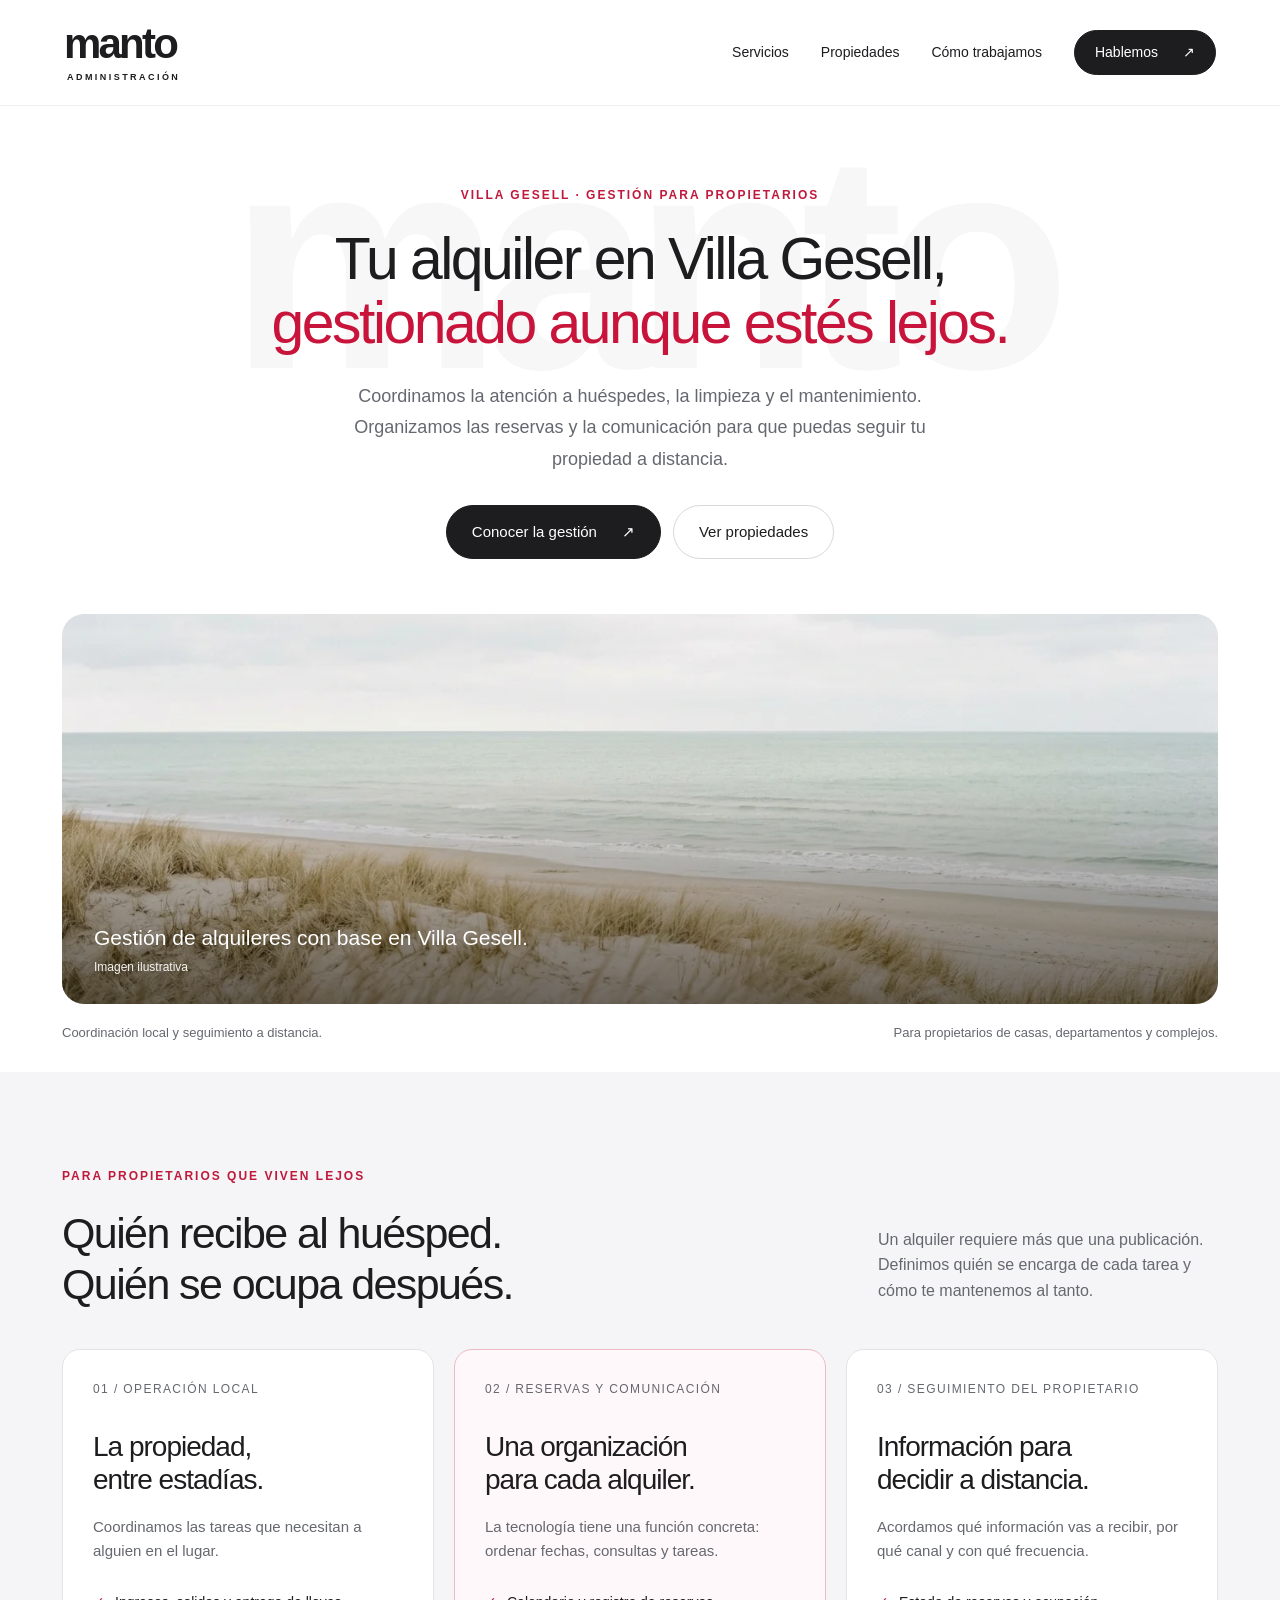
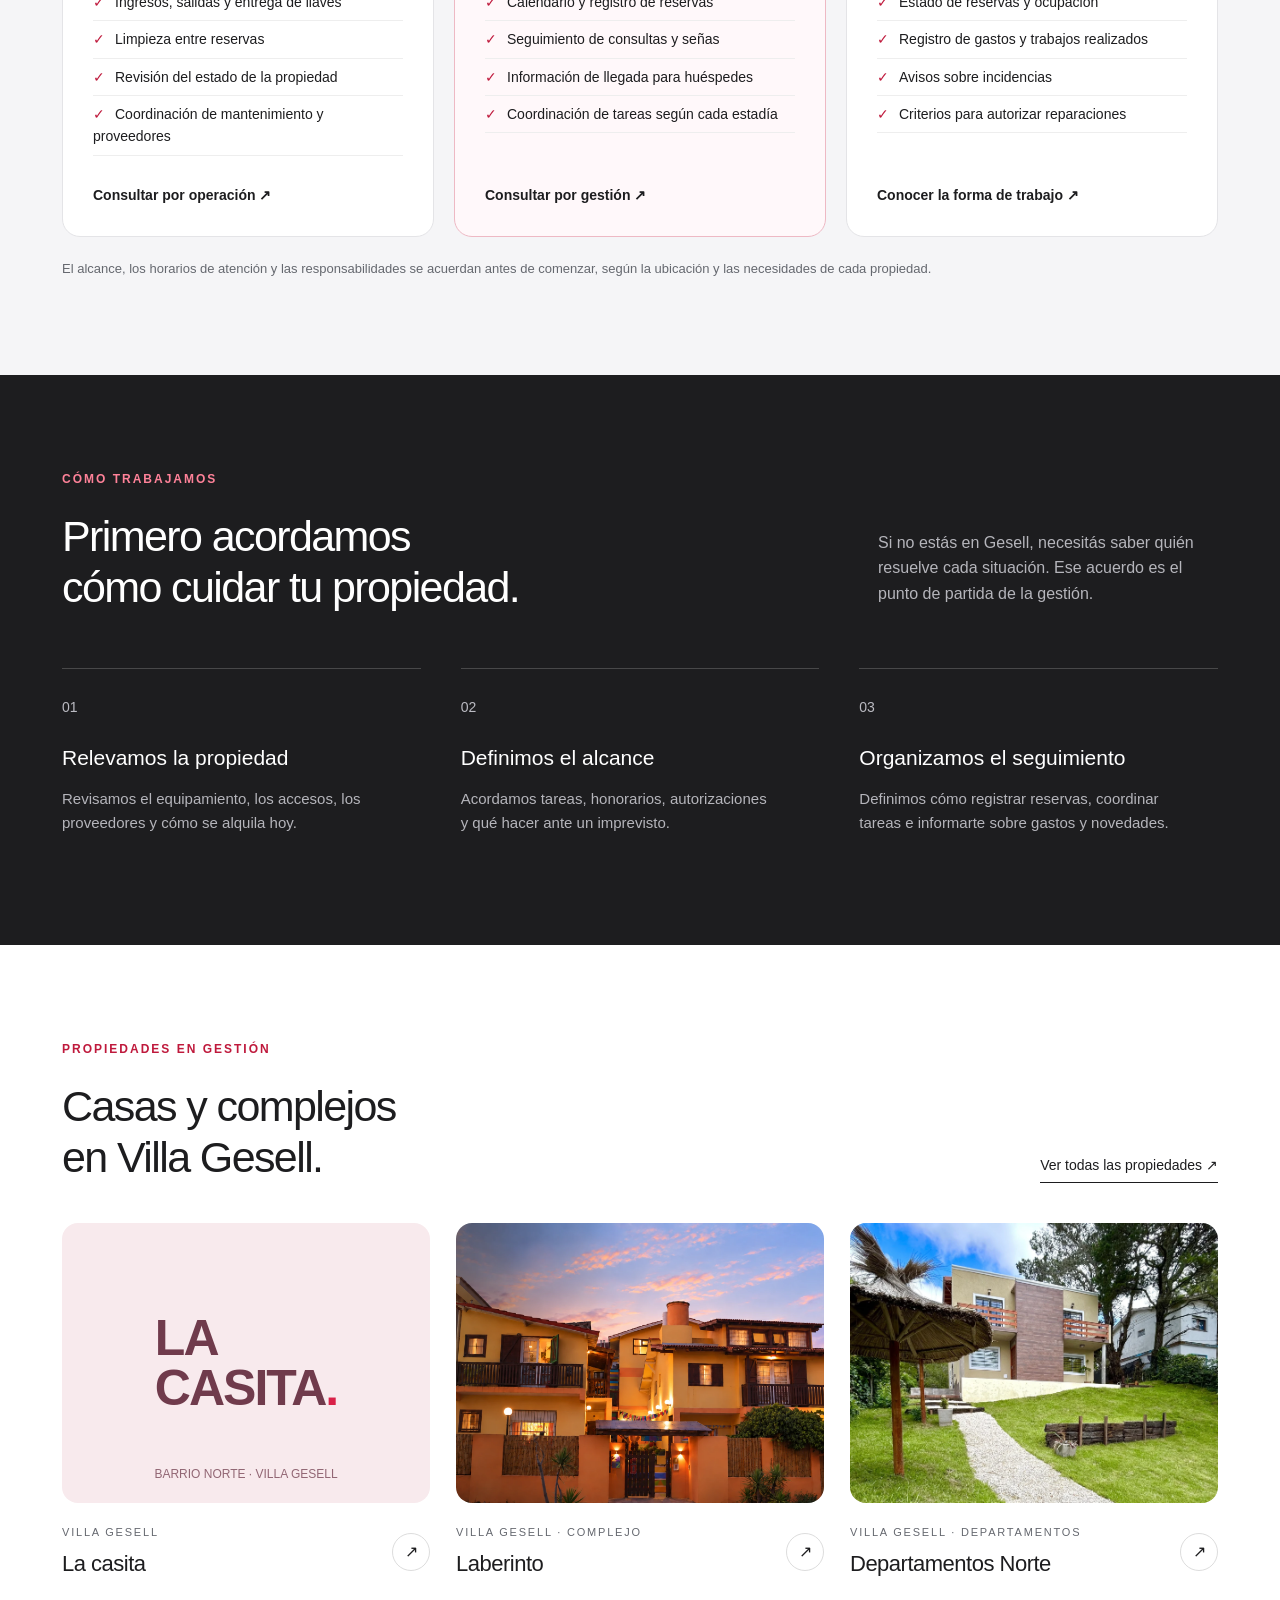
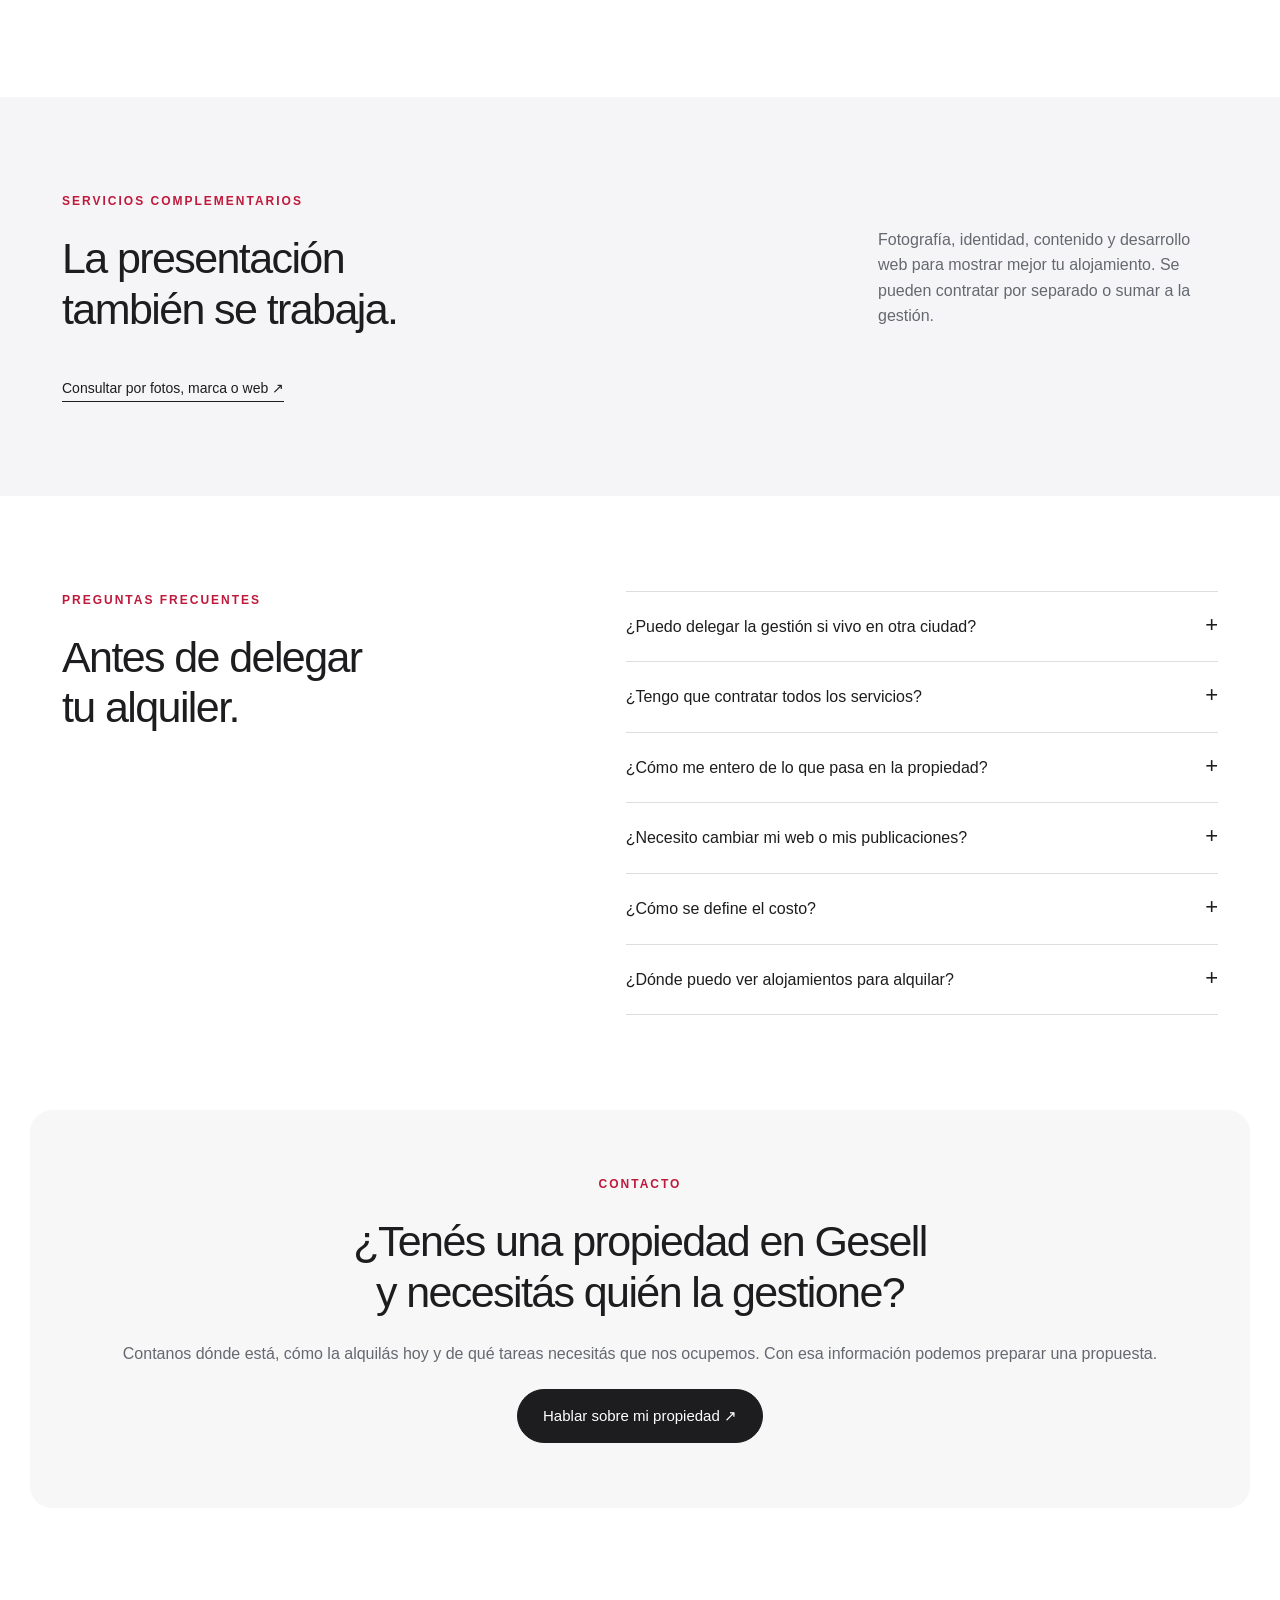
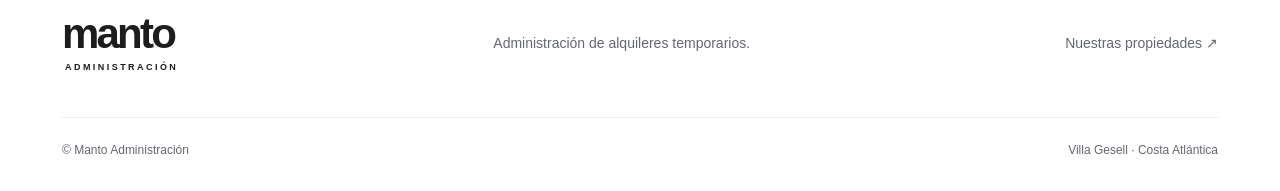
==== commit c0d6b8fb: "Orientar Manto a propietarios ausentes y actualizar portada de San Bernardo" ====
--- a/index.html
+++ b/index.html
@@ -1 +1 @@
-<!doctype html><html lang="es-AR"><head><meta charset="utf-8"><meta name="viewport" content="width=device-width,initial-scale=1"><meta name="robots" content="index,follow"><meta name="description" content="Manto: administración de alquileres temporarios, identidad, fotografía y desarrollo web. Conocé nuestras propiedades y servicios."><title>Manto · Administración de alquileres</title><link rel="icon" href="data:image/svg+xml,%3Csvg xmlns='http://www.w3.org/2000/svg' viewBox='0 0 64 64'%3E%3Crect width='64' height='64' rx='16' fill='%23ff385c'/%3E%3Cpath d='M13 46V19l19 18 19-18v27' fill='none' stroke='white' stroke-width='7'/%3E%3C/svg%3E"><link rel="stylesheet" href="styles.css"><script src="app.js" defer></script></head><body><a class="skip" href="#contenido">Saltar al contenido</a><header><a class="brand" href="index.html" aria-label="Manto, inicio">manto<span>ADMINISTRACIÓN</span></a><button class="menu" aria-label="Abrir menú" aria-expanded="false" aria-controls="nav">☰</button><nav id="nav" aria-label="Navegación principal"><a href="index.html#servicios">Servicios</a><a href="propiedades.html">Propiedades</a><a href="index.html#nosotros">Cómo trabajamos</a><a class="button small" href="index.html#contacto">Hablemos <span aria-hidden="true">↗</span></a></nav></header><main id="contenido"><section class="hero wrap"><div class="ghost" aria-hidden="true">manto</div><div class="hero-copy"><p class="eyebrow">GESTIÓN DE ALQUILERES TEMPORARIOS</p><h1>Administración de alquileres<br>temporarios en la <em>Costa Atlántica.</em></h1><p class="lead">Gestionamos publicaciones, reservas y atención a huéspedes. También desarrollamos la identidad, las fotos y la web de cada propiedad.</p><div class="actions"><a class="button" href="#servicios">Ver servicios <span aria-hidden="true">↗</span></a><a class="button outline" href="propiedades.html">Ver propiedades</a></div></div><figure class="hero-photo"><img src="assets/portada.webp" alt="Paisaje costero de la Costa Atlántica" width="1500" height="720"><figcaption>Gestión de alquileres en la Costa Atlántica.<small>Imagen ilustrativa</small></figcaption></figure><div class="caption-row"><span>Administración y comunicación.</span><span>Villa Gesell · Mar del Plata · San Bernardo</span></div></section><section class="section pale" id="servicios"><div class="wrap"><div class="section-heading"><div><p class="eyebrow">PARA PROPIETARIOS</p><h2>Servicios para cada etapa<br>del alquiler temporario.</h2></div><p>Podés contratar la administración completa o servicios puntuales de comunicación y desarrollo web.</p></div><div class="services"><article class="service"><span class="index">01 / GESTIÓN</span><h3>Administración<br>del alquiler.</h3><p>Definimos las tareas y responsabilidades según cada propiedad.</p><ul><li>Publicaciones y consultas</li><li>Coordinación de reservas</li><li>Atención a huéspedes</li><li>Coordinación de limpieza y mantenimiento</li></ul><a href="#contacto">Consultar por gestión ↗</a></article><article class="service featured"><span class="index">02 / IDENTIDAD</span><h3>Marca,<br>fotos y contenido.</h3><p>Creamos una presentación clara y consistente para publicaciones y redes.</p><ul><li>Nombre e identidad visual</li><li>Fotografía de espacios</li><li>Textos para tus publicaciones</li><li>Contenido para redes</li></ul><a href="#contacto">Consultar por contenido ↗</a></article><article class="service"><span class="index">03 / PRESENCIA DIGITAL</span><h3>Diseño y<br>desarrollo web.</h3><p>Desarrollamos sitios simples para presentar la propiedad y recibir consultas.</p><ul><li>Diseño y desarrollo web</li><li>Galería de fotos y servicios</li><li>Contacto directo</li><li>Estructura para buscadores</li></ul><a href="#contacto">Consultar por una web ↗</a></article></div><p class="note">Cada propuesta se define según la propiedad y las tareas que necesites delegar.</p></div></section><section class="section wrap" id="propiedades"><div class="section-heading"><div><p class="eyebrow">PROPIEDADES</p><h2>Alojamientos en<br>la Costa Atlántica.</h2></div><a class="text-link" href="propiedades.html">Ver todas las propiedades ↗</a></div><div class="property-grid"><a class="property" href="la-casita.html"><div class="property-art pink"><span>LA<br>CASITA<span class="art-dot">.</span></span><small>BARRIO NORTE · VILLA GESELL</small></div><div class="property-meta"><div><p>VILLA GESELL</p><h3>La casita</h3></div><span class="round" aria-hidden="true">↗</span></div></a><a class="property" href="propiedades.html#laberinto"><div class="property-art property-photo"><img src="assets/laberinto.webp" alt="Fachada de Laberinto al atardecer" loading="lazy" width="900" height="600"></div><div class="property-meta"><div><p>VILLA GESELL · COMPLEJO</p><h3>Laberinto</h3></div><span class="round" aria-hidden="true">↗</span></div></a><a class="property" href="propiedades.html#norte"><div class="property-art property-photo"><img src="assets/norte.webp" alt="Frente de Departamentos Norte" loading="lazy" width="900" height="600"></div><div class="property-meta"><div><p>VILLA GESELL · DEPARTAMENTOS</p><h3>Departamentos Norte</h3></div><span class="round" aria-hidden="true">↗</span></div></a><a class="property" href="duplex-san-bernardo.html"><div class="property-art property-photo"><img src="assets/duplex-san-bernardo/06-living-comedor.webp" alt="Frente del Dúplex San Bernardo" loading="lazy" width="1350" height="1800"></div><div class="property-meta"><div><p>SAN BERNARDO · DÚPLEX</p><h3>Dúplex San Bernardo</h3></div><span class="round" aria-hidden="true">↗</span></div></a></div></section><section class="process section" id="nosotros"><div class="wrap"><p class="eyebrow">CÓMO TRABAJAMOS</p><div class="section-heading"><h2>Un proceso simple<br>y con tareas definidas.</h2><p>Acordamos el alcance, los responsables y la forma de seguimiento antes de comenzar.</p></div><div class="steps"><article><span>01</span><h3>Relevamos la propiedad</h3><p>Revisamos sus características, los canales actuales y las tareas necesarias.</p></article><article><span>02</span><h3>Definimos el alcance</h3><p>Detallamos servicios, responsabilidades, costos y forma de trabajo.</p></article><article><span>03</span><h3>Iniciamos la gestión</h3><p>Configuramos las publicaciones y empezamos a coordinar la operación.</p></article></div></div></section><section class="section wrap faq"><div><p class="eyebrow">PREGUNTAS FRECUENTES</p><h2>Información para<br>propietarios.</h2></div><div><details><summary>¿Puedo contratar solo fotos o una web?</summary><p>Sí. La propuesta permite contratar gestión, identidad, fotografía o web según lo que necesite tu propiedad.</p></details><details><summary>¿Qué pasa si mi propiedad ya tiene una web?</summary><p>Podemos presentarla en el catálogo de Manto y enlazar su sitio actual, como hacemos con Laberinto y Departamentos Norte.</p></details><details><summary>¿Cómo se define el costo del servicio?</summary><p>A partir de las tareas acordadas y las características de la propiedad. El alcance y el presupuesto se definen antes de comenzar.</p></details><details><summary>¿Cómo consulto por un alojamiento?</summary><p>Entrá a Propiedades y elegí tu alojamiento. En cada ficha vas a encontrar el canal de consulta disponible. La casita atiende por Instagram; Laberinto y Departamentos Norte, desde sus propios sitios; y el Dúplex San Bernardo, a través de Manto.</p></details></div></section><section class="contact wrap" id="contacto"><p class="eyebrow">CONTACTO</p><h2>¿Querés sumar tu propiedad<br>a Manto?</h2><p>Contanos dónde está, qué tipo de alquiler manejás y qué tareas necesitás delegar.</p><a class="button" href="https://wa.me/5491124027007?text=Hola%21%20Me%20pongo%20en%20contacto%20desde%20la%20web%20de%20Manto%2C%20quiero%20mas%20info%20sobre%3A" target="_blank" rel="noopener noreferrer">Consultar por WhatsApp ↗</a></section></main><footer class="wrap"><a class="brand" href="index.html">manto<span>ADMINISTRACIÓN</span></a><p>Administración de alquileres temporarios.</p><a href="propiedades.html">Nuestras propiedades ↗</a><div class="footerline"><span>© Manto Administración</span><span>Villa Gesell · Costa Atlántica</span></div></footer></body></html>+<!doctype html><html lang="es-AR"><head><meta charset="utf-8"><meta name="viewport" content="width=device-width,initial-scale=1"><meta name="robots" content="index,follow"><meta name="description" content="Gestión operativa de alquileres temporarios en Villa Gesell para propietarios que viven lejos. Coordinación local, reservas y seguimiento a distancia."><title>Manto · Gestión de alquileres temporarios en Villa Gesell</title><link rel="icon" href="data:image/svg+xml,%3Csvg xmlns='http://www.w3.org/2000/svg' viewBox='0 0 64 64'%3E%3Crect width='64' height='64' rx='16' fill='%23ff385c'/%3E%3Cpath d='M13 46V19l19 18 19-18v27' fill='none' stroke='white' stroke-width='7'/%3E%3C/svg%3E"><link rel="stylesheet" href="styles.css"><script src="app.js" defer></script></head><body><a class="skip" href="#contenido">Saltar al contenido</a><header><a class="brand" href="index.html" aria-label="Manto, inicio">manto<span>ADMINISTRACIÓN</span></a><button class="menu" aria-label="Abrir menú" aria-expanded="false" aria-controls="nav">☰</button><nav id="nav" aria-label="Navegación principal"><a href="index.html#servicios">Servicios</a><a href="propiedades.html">Propiedades</a><a href="index.html#nosotros">Cómo trabajamos</a><a class="button small" href="index.html#contacto">Hablemos <span aria-hidden="true">↗</span></a></nav></header><main id="contenido"><section class="hero wrap"><div class="ghost" aria-hidden="true">manto</div><div class="hero-copy"><p class="eyebrow">VILLA GESELL · GESTIÓN PARA PROPIETARIOS</p><h1>Tu alquiler en Villa Gesell,<br><em>gestionado aunque estés lejos.</em></h1><p class="lead">Coordinamos la atención a huéspedes, la limpieza y el mantenimiento. Organizamos las reservas y la comunicación para que puedas seguir tu propiedad a distancia.</p><div class="actions"><a class="button" href="#servicios">Conocer la gestión <span aria-hidden="true">↗</span></a><a class="button outline" href="propiedades.html">Ver propiedades</a></div></div><figure class="hero-photo"><img src="assets/portada.webp" alt="Paisaje costero de la Costa Atlántica" width="1500" height="720"><figcaption>Gestión de alquileres con base en Villa Gesell.<small>Imagen ilustrativa</small></figcaption></figure><div class="caption-row"><span>Coordinación local y seguimiento a distancia.</span><span>Para propietarios de casas, departamentos y complejos.</span></div></section><section class="section pale" id="servicios"><div class="wrap"><div class="section-heading"><div><p class="eyebrow">PARA PROPIETARIOS QUE VIVEN LEJOS</p><h2>Quién recibe al huésped.<br>Quién se ocupa después.</h2></div><p>Un alquiler requiere más que una publicación. Definimos quién se encarga de cada tarea y cómo te mantenemos al tanto.</p></div><div class="services"><article class="service"><span class="index">01 / OPERACIÓN LOCAL</span><h3>La propiedad,<br>entre estadías.</h3><p>Coordinamos las tareas que necesitan a alguien en el lugar.</p><ul><li>Ingresos, salidas y entrega de llaves</li><li>Limpieza entre reservas</li><li>Revisión del estado de la propiedad</li><li>Coordinación de mantenimiento y proveedores</li></ul><a href="#contacto">Consultar por operación ↗</a></article><article class="service featured"><span class="index">02 / RESERVAS Y COMUNICACIÓN</span><h3>Una organización<br>para cada alquiler.</h3><p>La tecnología tiene una función concreta: ordenar fechas, consultas y tareas.</p><ul><li>Calendario y registro de reservas</li><li>Seguimiento de consultas y señas</li><li>Información de llegada para huéspedes</li><li>Coordinación de tareas según cada estadía</li></ul><a href="#contacto">Consultar por gestión ↗</a></article><article class="service"><span class="index">03 / SEGUIMIENTO DEL PROPIETARIO</span><h3>Información para<br>decidir a distancia.</h3><p>Acordamos qué información vas a recibir, por qué canal y con qué frecuencia.</p><ul><li>Estado de reservas y ocupación</li><li>Registro de gastos y trabajos realizados</li><li>Avisos sobre incidencias</li><li>Criterios para autorizar reparaciones</li></ul><a href="#contacto">Conocer la forma de trabajo ↗</a></article></div><p class="note">El alcance, los horarios de atención y las responsabilidades se acuerdan antes de comenzar, según la ubicación y las necesidades de cada propiedad.</p></div></section><section class="process section" id="nosotros"><div class="wrap"><p class="eyebrow">CÓMO TRABAJAMOS</p><div class="section-heading"><h2>Primero acordamos<br>cómo cuidar tu propiedad.</h2><p>Si no estás en Gesell, necesitás saber quién resuelve cada situación. Ese acuerdo es el punto de partida de la gestión.</p></div><div class="steps"><article><span>01</span><h3>Relevamos la propiedad</h3><p>Revisamos el equipamiento, los accesos, los proveedores y cómo se alquila hoy.</p></article><article><span>02</span><h3>Definimos el alcance</h3><p>Acordamos tareas, honorarios, autorizaciones y qué hacer ante un imprevisto.</p></article><article><span>03</span><h3>Organizamos el seguimiento</h3><p>Definimos cómo registrar reservas, coordinar tareas e informarte sobre gastos y novedades.</p></article></div></div></section><section class="section wrap" id="propiedades"><div class="section-heading"><div><p class="eyebrow">PROPIEDADES EN GESTIÓN</p><h2>Casas y complejos<br>en Villa Gesell.</h2></div><a class="text-link" href="propiedades.html">Ver todas las propiedades ↗</a></div><div class="property-grid"><a class="property" href="la-casita.html"><div class="property-art pink"><span>LA<br>CASITA<span class="art-dot">.</span></span><small>BARRIO NORTE · VILLA GESELL</small></div><div class="property-meta"><div><p>VILLA GESELL</p><h3>La casita</h3></div><span class="round" aria-hidden="true">↗</span></div></a><a class="property" href="propiedades.html#laberinto"><div class="property-art property-photo"><img src="assets/laberinto.webp" alt="Fachada de Laberinto al atardecer" loading="lazy" width="900" height="600"></div><div class="property-meta"><div><p>VILLA GESELL · COMPLEJO</p><h3>Laberinto</h3></div><span class="round" aria-hidden="true">↗</span></div></a><a class="property" href="propiedades.html#norte"><div class="property-art property-photo"><img src="assets/norte.webp" alt="Frente de Departamentos Norte" loading="lazy" width="900" height="600"></div><div class="property-meta"><div><p>VILLA GESELL · DEPARTAMENTOS</p><h3>Departamentos Norte</h3></div><span class="round" aria-hidden="true">↗</span></div></a></div></section><section class="section pale"><div class="wrap"><div class="section-heading"><div><p class="eyebrow">SERVICIOS COMPLEMENTARIOS</p><h2>La presentación<br>también se trabaja.</h2></div><p>Fotografía, identidad, contenido y desarrollo web para mostrar mejor tu alojamiento. Se pueden contratar por separado o sumar a la gestión.</p></div><a class="text-link" href="#contacto">Consultar por fotos, marca o web ↗</a></div></section><section class="section wrap faq"><div><p class="eyebrow">PREGUNTAS FRECUENTES</p><h2>Antes de delegar<br>tu alquiler.</h2></div><div><details><summary>¿Puedo delegar la gestión si vivo en otra ciudad?</summary><p>Ese es el enfoque de Manto. Relevamos la propiedad en Villa Gesell y definimos qué tareas podemos asumir, quién las realiza y cómo vas a recibir la información.</p></details><details><summary>¿Tengo que contratar todos los servicios?</summary><p>No. Podemos acordar la operación local, la gestión de reservas o servicios puntuales. La propuesta detalla las responsabilidades de cada parte.</p></details><details><summary>¿Cómo me entero de lo que pasa en la propiedad?</summary><p>Antes de comenzar acordamos el canal, la frecuencia y el contenido del seguimiento: reservas, gastos, tareas e incidencias. También definimos qué decisiones requieren tu autorización.</p></details><details><summary>¿Necesito cambiar mi web o mis publicaciones?</summary><p>No necesariamente. Revisamos los canales que ya usás y organizamos el trabajo a partir de ellos. Si necesitás mejorar fotos, textos o web, lo presupuestamos por separado.</p></details><details><summary>¿Cómo se define el costo?</summary><p>Según la ubicación, el tipo de propiedad y las tareas que delegues. Los honorarios y los gastos operativos se detallan en la propuesta.</p></details><details><summary>¿Dónde puedo ver alojamientos para alquilar?</summary><p>En <a class="text-link" href="propiedades.html">Propiedades</a> están las fichas y los canales de consulta de cada alojamiento.</p></details></div></section><section class="contact wrap" id="contacto"><p class="eyebrow">CONTACTO</p><h2>¿Tenés una propiedad en Gesell<br>y necesitás quién la gestione?</h2><p>Contanos dónde está, cómo la alquilás hoy y de qué tareas necesitás que nos ocupemos. Con esa información podemos preparar una propuesta.</p><a class="button" href="https://wa.me/5491124027007?text=Hola%21%20Me%20pongo%20en%20contacto%20desde%20la%20web%20de%20Manto%2C%20quiero%20mas%20info%20sobre%3A" target="_blank" rel="noopener noreferrer">Hablar sobre mi propiedad ↗</a></section></main><footer class="wrap"><a class="brand" href="index.html">manto<span>ADMINISTRACIÓN</span></a><p>Administración de alquileres temporarios.</p><a href="propiedades.html">Nuestras propiedades ↗</a><div class="footerline"><span>© Manto Administración</span><span>Villa Gesell · Costa Atlántica</span></div></footer></body></html>
